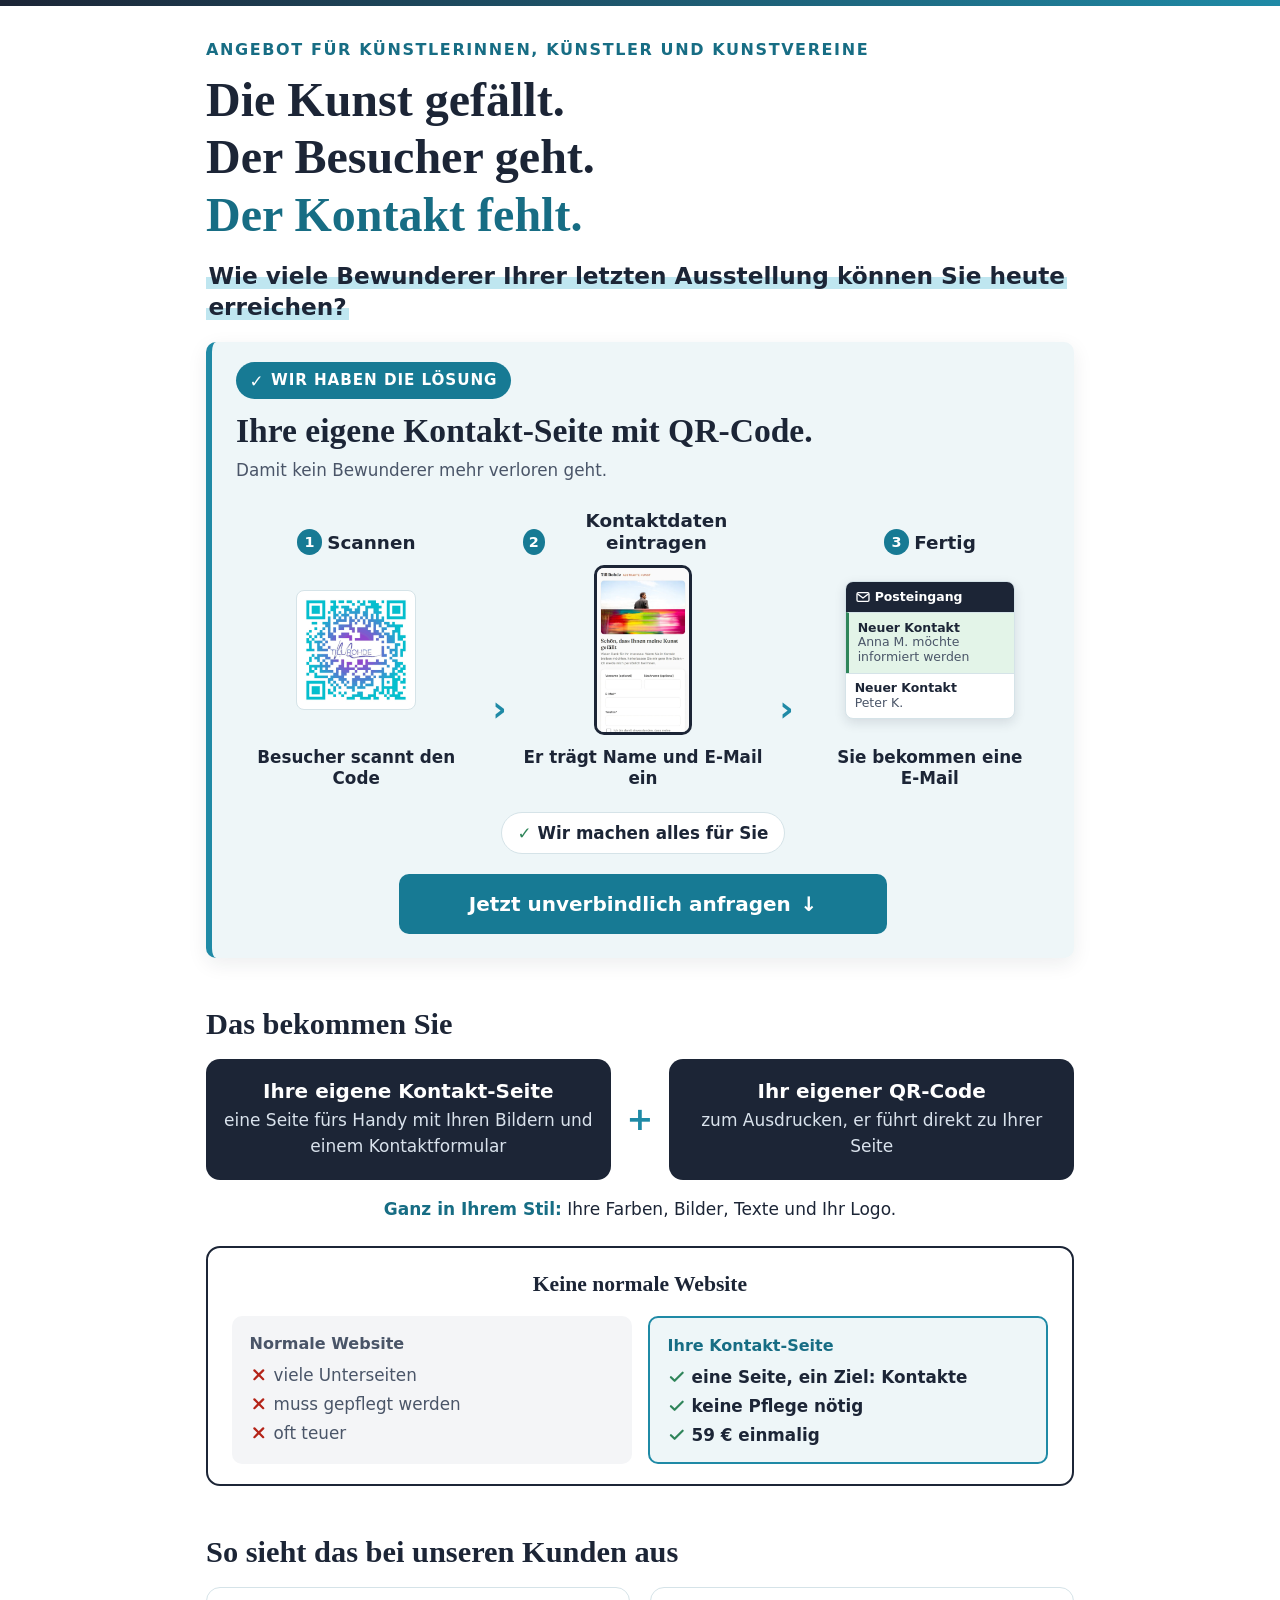
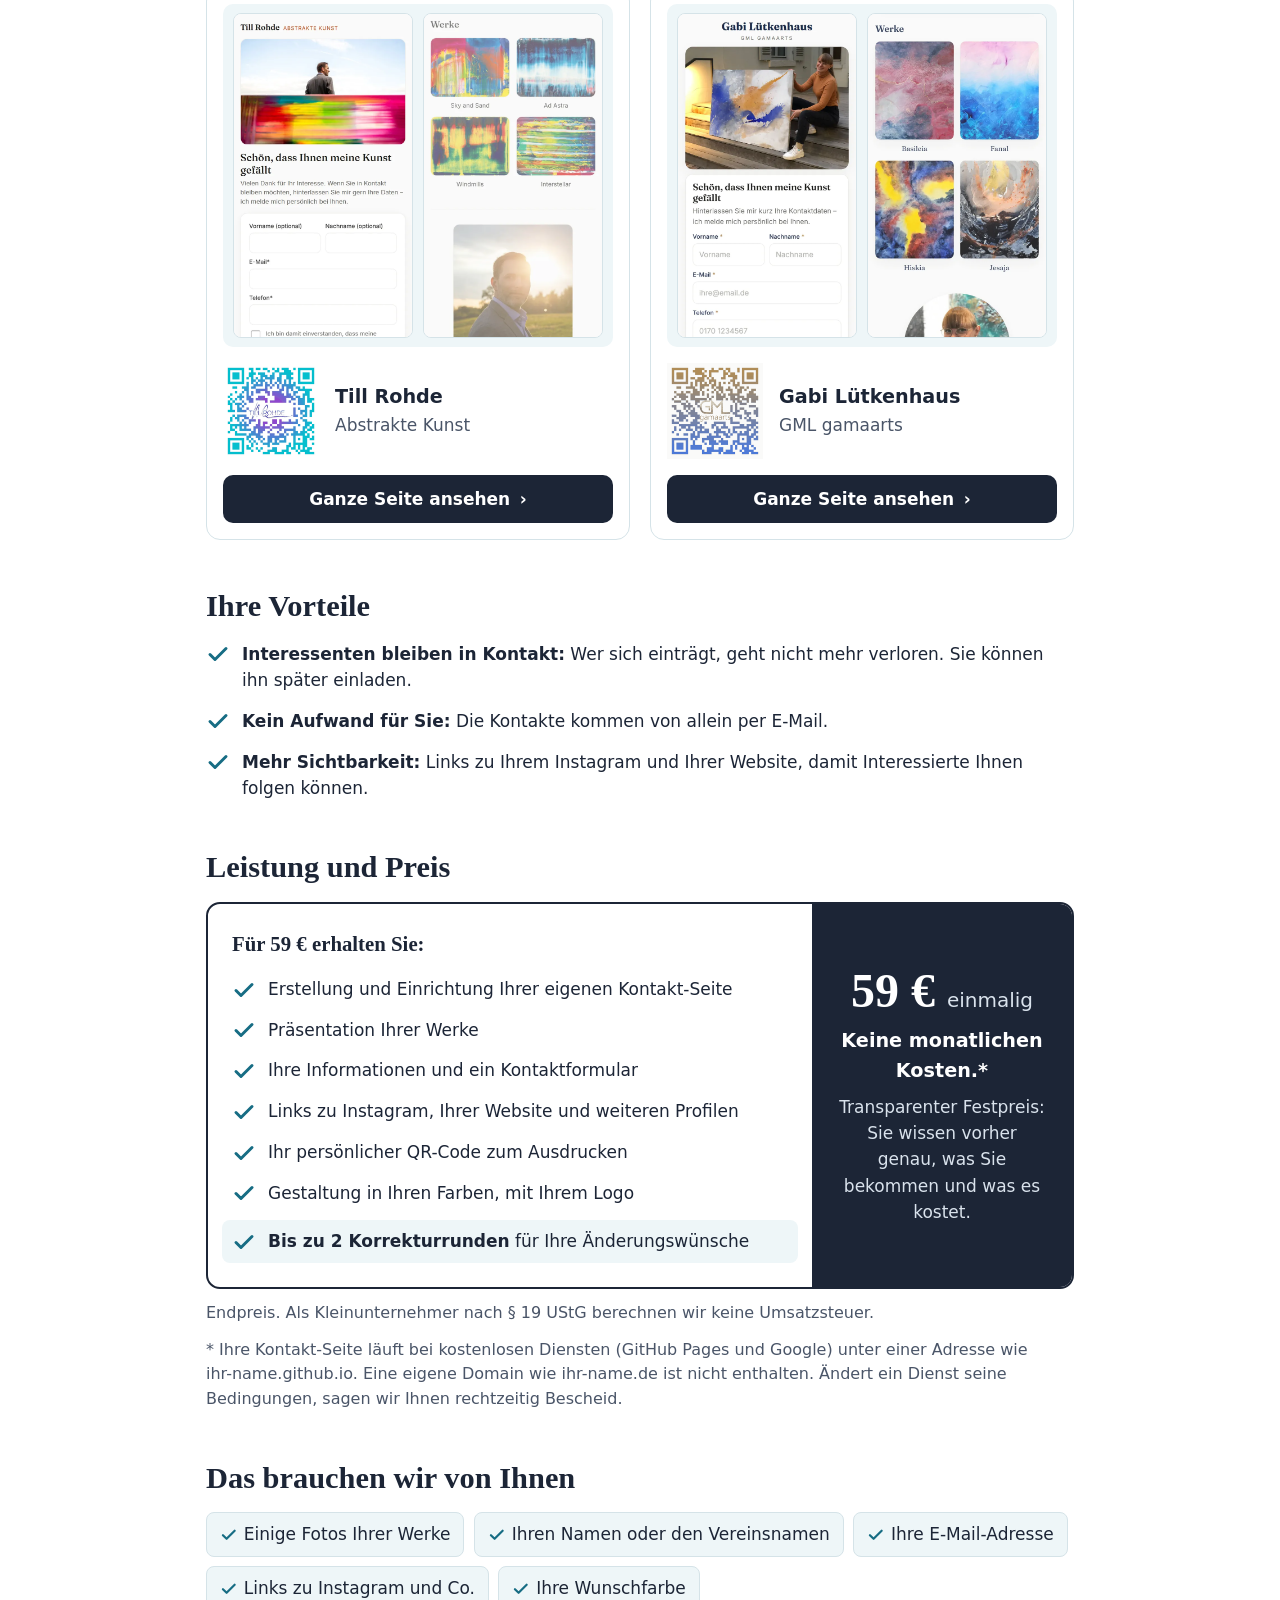
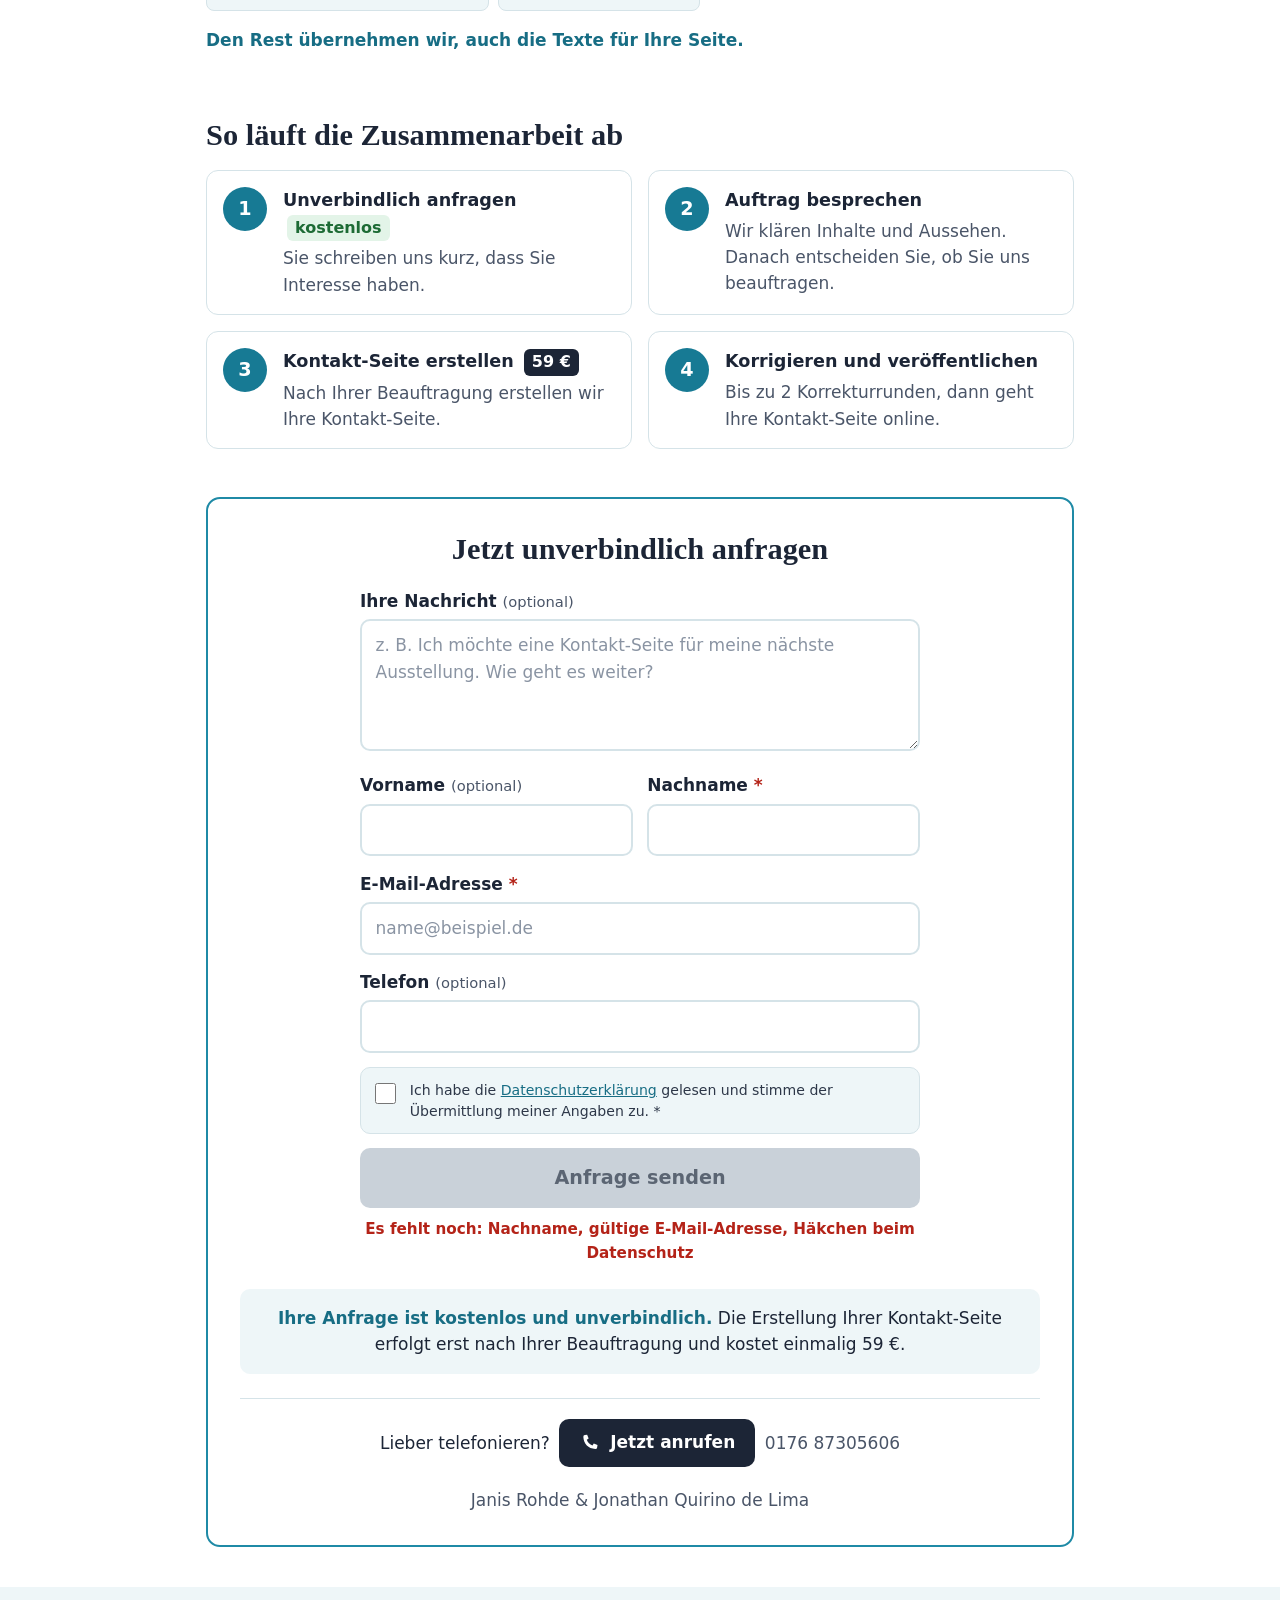
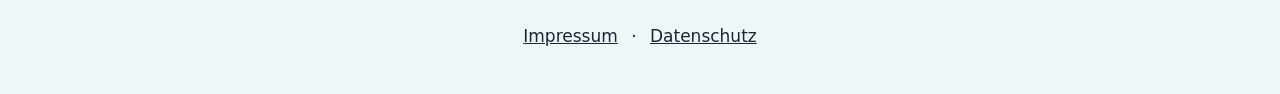
==== index.html @ fc59d59e "Add files via upload" ====
<!DOCTYPE html>
<html lang="de">
<head>
<meta charset="utf-8">
<meta name="viewport" content="width=device-width, initial-scale=1">
<meta http-equiv="Content-Security-Policy" content="default-src 'none'; img-src 'self'; style-src 'self'; script-src 'self'; connect-src https://script.google.com https://script.googleusercontent.com https://cloudflare-dns.com; form-action 'none'; base-uri 'none'; upgrade-insecure-requests">
<meta name="referrer" content="strict-origin-when-cross-origin">
<title>Die Kunst gefällt. Der Kontakt fehlt. | Kontakt-Seite mit QR-Code für Künstler</title>
<meta name="description" content="Besucher bewundern Ihre Kunst und gehen wieder. Mit Ihrer eigenen Kontakt-Seite und QR-Code hinterlassen sie ihre E-Mail. 59 € einmalig, kein Abo.">
<link rel="canonical" href="https://janisrohde.github.io/angebot/">

<!-- Vorschau beim Teilen (WhatsApp, E-Mail, Messenger) -->
<meta property="og:type" content="website">
<meta property="og:locale" content="de_DE">
<meta property="og:title" content="Die Kunst gefällt. Der Besucher geht. Der Kontakt fehlt.">
<meta property="og:description" content="Ihre eigene Kontakt-Seite mit QR-Code: Besucher scannen, Sie bekommen ihre E-Mail. 59 € einmalig, kein Abo.">
<meta property="og:url" content="https://janisrohde.github.io/angebot/">
<meta property="og:image" content="https://janisrohde.github.io/angebot/vorschau.jpg">
<meta property="og:image:width" content="1200">
<meta property="og:image:height" content="630">
<meta property="og:image:alt" content="Kontakt-Seite mit QR-Code für Künstler">
<meta name="twitter:card" content="summary_large_image">

<link rel="icon" href="favicon.svg" type="image/svg+xml">
<link rel="stylesheet" href="style.css">
<script src="anfrage.js" defer></script>
</head>
<body>
<a class="skip" href="#inhalt">Zum Inhalt springen</a>
<div class="topbar"></div>

<main id="inhalt" class="wrap">

  <!-- 1. Kopfbereich -->
  <header>
    <p class="kicker">Angebot für Künstlerinnen, Künstler und Kunstvereine</p>
    <h1><span class="nw line">Die Kunst gefällt.</span> <span class="nw line">Der Besucher geht.</span> <span class="nw">Der Kontakt fehlt.</span></h1>
    <p class="question"><span>Wie viele Bewunderer Ihrer letzten Ausstellung können Sie heute erreichen?</span></p>
    <div class="solution">
      <p class="solution-badge">Wir haben die Lösung</p>
      <p class="solution-title">Ihre eigene Kontakt-Seite mit <span class="nw">QR-Code</span>.</p>
      <p class="solution-sub">Damit kein Bewunderer mehr verloren geht.</p>
      <ol class="product" aria-label="So einfach funktioniert es">
        <li>
          <strong><span class="n">1</span> Scannen</strong>
          <div class="vis"><img class="qr" src="till-qr.png" width="360" height="360" alt="Beispiel für einen QR-Code"></div>
          <b class="cap">Besucher scannt den Code</b>
        </li>
        <li class="arrow" aria-hidden="true">›</li>
        <li>
          <strong><span class="n">2</span> Kontaktdaten eintragen</strong>
          <div class="vis"><img class="phone" src="till-oben.webp" width="640" height="1149" alt="Beispiel für eine Kontakt-Seite auf dem Handy"></div>
          <b class="cap">Er trägt Name und E&#8209;Mail ein</b>
        </li>
        <li class="arrow" aria-hidden="true">›</li>
        <li>
          <strong><span class="n">3</span> Fertig</strong>
          <div class="vis">
            <div class="inbox" aria-hidden="true">
              <div class="inbox-top"><svg viewBox="0 0 24 24"><rect x="3" y="5.5" width="18" height="13" rx="2" fill="none" stroke="currentColor" stroke-width="2"/><path d="M3.5 7l8.5 6.5L20.5 7" fill="none" stroke="currentColor" stroke-width="2" stroke-linejoin="round"/></svg>Posteingang</div>
              <div class="inbox-mail new"><b>Neuer Kontakt</b><i>Anna M. möchte informiert werden</i></div>
              <div class="inbox-mail"><b>Neuer Kontakt</b><i>Peter K.</i></div>
            </div>
          </div>
          <b class="cap">Sie bekommen eine E&#8209;Mail</b>
        </li>
      </ol>
      <ul class="easy">
        <li>Wir machen alles für Sie</li>
      </ul>
      <p class="solution-cta"><a class="btn btn-main" href="#anfrage">Jetzt unverbindlich anfragen <span aria-hidden="true">↓</span></a></p>
    </div>
  </header>

  <!-- 2. Das bekommen Sie -->
  <section aria-labelledby="h-bekommen">
    <h2 id="h-bekommen">Das bekommen Sie</h2>
    <div class="offer">
      <div class="offer-box">
        <h3>Ihre eigene Kontakt-Seite</h3>
        <p>eine Seite fürs Handy mit Ihren Bildern und einem Kontaktformular</p>
      </div>
      <div class="plus" aria-hidden="true">+</div>
      <div class="offer-box">
        <h3>Ihr eigener QR-Code</h3>
        <p>zum Ausdrucken, er führt direkt zu Ihrer Seite</p>
      </div>
    </div>
    <p class="style-note"><strong>Ganz in Ihrem Stil:</strong> Ihre Farben, Bilder, Texte und Ihr Logo.</p>
    <div class="compare">
      <p class="compare-title">Keine normale Website</p>
      <div class="compare-grid">
        <div class="compare-col no">
          <p class="compare-head">Normale Website</p>
          <ul>
            <li><svg viewBox="0 0 24 24" aria-hidden="true"><path d="M6 6l12 12M18 6L6 18" fill="none" stroke="currentColor" stroke-width="3" stroke-linecap="round"/></svg>viele Unterseiten</li>
            <li><svg viewBox="0 0 24 24" aria-hidden="true"><path d="M6 6l12 12M18 6L6 18" fill="none" stroke="currentColor" stroke-width="3" stroke-linecap="round"/></svg>muss gepflegt werden</li>
            <li><svg viewBox="0 0 24 24" aria-hidden="true"><path d="M6 6l12 12M18 6L6 18" fill="none" stroke="currentColor" stroke-width="3" stroke-linecap="round"/></svg>oft teuer</li>
          </ul>
        </div>
        <div class="compare-col yes">
          <p class="compare-head">Ihre Kontakt-Seite</p>
          <ul>
            <li><svg viewBox="0 0 24 24" aria-hidden="true"><path d="M4 12.5l5 5L20 6.5" fill="none" stroke="currentColor" stroke-width="3" stroke-linecap="round" stroke-linejoin="round"/></svg>eine Seite, ein Ziel: Kontakte</li>
            <li><svg viewBox="0 0 24 24" aria-hidden="true"><path d="M4 12.5l5 5L20 6.5" fill="none" stroke="currentColor" stroke-width="3" stroke-linecap="round" stroke-linejoin="round"/></svg>keine Pflege nötig</li>
            <li><svg viewBox="0 0 24 24" aria-hidden="true"><path d="M4 12.5l5 5L20 6.5" fill="none" stroke="currentColor" stroke-width="3" stroke-linecap="round" stroke-linejoin="round"/></svg>59&nbsp;€ einmalig</li>
          </ul>
        </div>
      </div>
    </div>
  </section>

  <!-- 4. Kunden -->
  <section aria-labelledby="h-kunden">
    <h2 id="h-kunden">So sieht das bei unseren Kunden aus</h2>
    <div class="cards">

      <article class="card">
        <figure class="shots">
          <img src="till-oben.webp" width="640" height="1149" loading="lazy" alt="Handyansicht der Seite von Till Rohde, oben: Titelbild und Kontaktformular">
          <img src="till-unten.webp" width="640" height="1149" loading="lazy" alt="Handyansicht der Seite von Till Rohde, weiter unten: vier abstrakte Gemälde">
        </figure>
        <div class="who">
          <img src="till-qr.png" width="360" height="360" loading="lazy" alt="QR-Code, führt zur Seite von Till Rohde">
          <div>
            <h3>Till Rohde</h3>
            <p>Abstrakte Kunst</p>
          </div>
        </div>
        <a class="btn btn-dark" href="https://tillrohde.github.io/kontakt/" target="_blank" rel="noopener noreferrer">Ganze Seite ansehen <span aria-hidden="true">›</span><span class="sr-only"> (öffnet in neuem Fenster)</span></a>
      </article>

      <article class="card">
        <figure class="shots">
          <img src="gabi-oben.webp" width="640" height="1149" loading="lazy" alt="Handyansicht der Seite von Gabi Lütkenhaus, oben: Foto mit Gemälde und Kontaktformular">
          <img src="gabi-unten.webp" width="640" height="1149" loading="lazy" alt="Handyansicht der Seite von Gabi Lütkenhaus, weiter unten: vier Gemälde">
        </figure>
        <div class="who">
          <img src="gabi-qr.png" width="360" height="360" loading="lazy" alt="QR-Code, führt zur Seite von Gabi Lütkenhaus">
          <div>
            <h3>Gabi Lütkenhaus</h3>
            <p>GML gamaarts</p>
          </div>
        </div>
        <a class="btn btn-dark" href="https://gabiluetkenhaus.github.io/kontakt/" target="_blank" rel="noopener noreferrer">Ganze Seite ansehen <span aria-hidden="true">›</span><span class="sr-only"> (öffnet in neuem Fenster)</span></a>
      </article>

    </div>
  </section>

  <!-- 5. Vorteile -->
  <section aria-labelledby="h-vorteile">
    <h2 id="h-vorteile">Ihre Vorteile</h2>
    <ul class="checks">
      <li><svg viewBox="0 0 24 24" aria-hidden="true"><path d="M4 12.5l5 5L20 6.5" fill="none" stroke="currentColor" stroke-width="3" stroke-linecap="round" stroke-linejoin="round"/></svg><span><strong>Interessenten bleiben in Kontakt:</strong> Wer sich einträgt, geht nicht mehr verloren. Sie können ihn später einladen.</span></li>
      <li><svg viewBox="0 0 24 24" aria-hidden="true"><path d="M4 12.5l5 5L20 6.5" fill="none" stroke="currentColor" stroke-width="3" stroke-linecap="round" stroke-linejoin="round"/></svg><span><strong>Kein Aufwand für Sie:</strong> Die Kontakte kommen von allein per E-Mail.</span></li>
      <li><svg viewBox="0 0 24 24" aria-hidden="true"><path d="M4 12.5l5 5L20 6.5" fill="none" stroke="currentColor" stroke-width="3" stroke-linecap="round" stroke-linejoin="round"/></svg><span><strong>Mehr Sichtbarkeit:</strong> Links zu Ihrem Instagram und Ihrer Website, damit Interessierte Ihnen folgen können.</span></li>
    </ul>
  </section>

  <!-- 4. + 5. Leistung und Preis -->
  <section aria-labelledby="h-leistung">
    <h2 id="h-leistung">Leistung und Preis</h2>
    <div class="offer-card">
      <div class="offer-list">
        <p class="list-title">Für 59 € erhalten Sie:</p>
        <ul class="checks">
          <li><svg viewBox="0 0 24 24" aria-hidden="true"><path d="M4 12.5l5 5L20 6.5" fill="none" stroke="currentColor" stroke-width="3" stroke-linecap="round" stroke-linejoin="round"/></svg><span>Erstellung und Einrichtung Ihrer eigenen Kontakt-Seite</span></li>
          <li><svg viewBox="0 0 24 24" aria-hidden="true"><path d="M4 12.5l5 5L20 6.5" fill="none" stroke="currentColor" stroke-width="3" stroke-linecap="round" stroke-linejoin="round"/></svg><span>Präsentation Ihrer Werke</span></li>
          <li><svg viewBox="0 0 24 24" aria-hidden="true"><path d="M4 12.5l5 5L20 6.5" fill="none" stroke="currentColor" stroke-width="3" stroke-linecap="round" stroke-linejoin="round"/></svg><span>Ihre Informationen und ein Kontaktformular</span></li>
          <li><svg viewBox="0 0 24 24" aria-hidden="true"><path d="M4 12.5l5 5L20 6.5" fill="none" stroke="currentColor" stroke-width="3" stroke-linecap="round" stroke-linejoin="round"/></svg><span>Links zu Instagram, Ihrer Website und weiteren Profilen</span></li>
          <li><svg viewBox="0 0 24 24" aria-hidden="true"><path d="M4 12.5l5 5L20 6.5" fill="none" stroke="currentColor" stroke-width="3" stroke-linecap="round" stroke-linejoin="round"/></svg><span>Ihr persönlicher QR-Code zum Ausdrucken</span></li>
          <li><svg viewBox="0 0 24 24" aria-hidden="true"><path d="M4 12.5l5 5L20 6.5" fill="none" stroke="currentColor" stroke-width="3" stroke-linecap="round" stroke-linejoin="round"/></svg><span>Gestaltung in Ihren Farben, mit Ihrem Logo</span></li>
          <li class="key"><svg viewBox="0 0 24 24" aria-hidden="true"><path d="M4 12.5l5 5L20 6.5" fill="none" stroke="currentColor" stroke-width="3" stroke-linecap="round" stroke-linejoin="round"/></svg><span><strong>Bis zu 2 Korrekturrunden</strong> für Ihre Änderungswünsche</span></li>
        </ul>
      </div>
      <div class="price-bar">
        <p class="euro">59&nbsp;€ <span>einmalig</span></p>
        <p class="no-fees">Keine monatlichen Kosten.*</p>
        <p>Transparenter Festpreis: Sie wissen vorher genau, was Sie bekommen und was es kostet.</p>
      </div>
    </div>
    <p class="fine">Endpreis. Als Kleinunternehmer nach § 19 UStG berechnen wir keine Umsatzsteuer.</p>
    <p class="fine">* Ihre Kontakt-Seite läuft bei kostenlosen Diensten (GitHub Pages und Google) unter einer Adresse wie <span class="nw">ihr-name.github.io</span>. Eine eigene Domain wie ihr-name.de ist nicht enthalten. Ändert ein Dienst seine Bedingungen, sagen wir Ihnen rechtzeitig Bescheid.</p>
  </section>

  <!-- Das brauchen wir -->
  <section aria-labelledby="h-brauche">
    <h2 id="h-brauche">Das brauchen wir von Ihnen</h2>
    <ul class="needs">
      <li><svg viewBox="0 0 24 24" aria-hidden="true"><path d="M4 12.5l5 5L20 6.5" fill="none" stroke="currentColor" stroke-width="3" stroke-linecap="round" stroke-linejoin="round"/></svg>Einige Fotos Ihrer Werke</li>
      <li><svg viewBox="0 0 24 24" aria-hidden="true"><path d="M4 12.5l5 5L20 6.5" fill="none" stroke="currentColor" stroke-width="3" stroke-linecap="round" stroke-linejoin="round"/></svg>Ihren Namen oder den Vereinsnamen</li>
      <li><svg viewBox="0 0 24 24" aria-hidden="true"><path d="M4 12.5l5 5L20 6.5" fill="none" stroke="currentColor" stroke-width="3" stroke-linecap="round" stroke-linejoin="round"/></svg>Ihre E-Mail-Adresse</li>
      <li><svg viewBox="0 0 24 24" aria-hidden="true"><path d="M4 12.5l5 5L20 6.5" fill="none" stroke="currentColor" stroke-width="3" stroke-linecap="round" stroke-linejoin="round"/></svg>Links zu Instagram und Co.</li>
      <li><svg viewBox="0 0 24 24" aria-hidden="true"><path d="M4 12.5l5 5L20 6.5" fill="none" stroke="currentColor" stroke-width="3" stroke-linecap="round" stroke-linejoin="round"/></svg>Ihre Wunschfarbe</li>
    </ul>
    <p class="highlight">Den Rest übernehmen wir, auch die Texte für Ihre Seite.</p>
  </section>

  <!-- 6. Ablauf -->
  <section aria-labelledby="h-ablauf">
    <h2 id="h-ablauf">So läuft die Zusammenarbeit ab</h2>
    <ol class="flow">
      <li>
        <span class="num" aria-hidden="true">1</span>
        <div>
          <p class="flow-title">Unverbindlich anfragen <span class="badge badge-free">kostenlos</span></p>
          <p>Sie schreiben uns kurz, dass Sie Interesse haben.</p>
        </div>
      </li>
      <li>
        <span class="num" aria-hidden="true">2</span>
        <div>
          <p class="flow-title">Auftrag besprechen</p>
          <p>Wir klären Inhalte und Aussehen. Danach entscheiden Sie, ob Sie uns beauftragen.</p>
        </div>
      </li>
      <li>
        <span class="num" aria-hidden="true">3</span>
        <div>
          <p class="flow-title">Kontakt-Seite erstellen <span class="badge badge-price">59&nbsp;€</span></p>
          <p>Nach Ihrer Beauftragung erstellen wir Ihre Kontakt-Seite.</p>
        </div>
      </li>
      <li>
        <span class="num" aria-hidden="true">4</span>
        <div>
          <p class="flow-title">Korrigieren und veröffentlichen</p>
          <p>Bis zu 2 Korrekturrunden, dann geht Ihre Kontakt-Seite online.</p>
        </div>
      </li>
    </ol>
  </section>

  <!-- 7. + 8. Anfrage -->
  <section id="anfrage" aria-labelledby="h-anfrage">
    <div class="cta">
      <h2 id="h-anfrage">Jetzt unverbindlich anfragen</h2>

      <form id="anfrage-form" class="lead-form" novalidate>
        <div class="hp" aria-hidden="true"><label>Website (bitte leer lassen) <input type="text" name="website" tabindex="-1" autocomplete="off"></label></div>

        <div class="field">
          <label for="f-msg">Ihre Nachricht <span class="opt">(optional)</span></label>
          <textarea id="f-msg" name="Nachricht" rows="4" maxlength="2000" placeholder="z. B. Ich möchte eine Kontakt-Seite für meine nächste Ausstellung. Wie geht es weiter?"></textarea>
        </div>
        <div class="row2">
          <div class="field">
            <label for="f-vorname">Vorname <span class="opt">(optional)</span></label>
            <input id="f-vorname" name="Vorname" type="text" autocomplete="given-name" maxlength="80">
          </div>
          <div class="field">
            <label for="f-nachname">Nachname <span class="req" aria-hidden="true">*</span></label>
            <input id="f-nachname" name="Nachname" type="text" autocomplete="family-name" maxlength="80" required aria-describedby="h-nachname">
            <p class="hint" id="h-nachname" aria-live="polite"></p>
          </div>
        </div>
        <div class="field">
          <label for="f-email">E-Mail-Adresse <span class="req" aria-hidden="true">*</span></label>
          <input id="f-email" name="email" type="email" inputmode="email" autocomplete="email" maxlength="120" required aria-describedby="h-email" placeholder="name@beispiel.de">
          <p class="hint" id="h-email" aria-live="polite"></p>
        </div>
        <div class="field">
          <label for="f-tel">Telefon <span class="opt">(optional)</span></label>
          <input id="f-tel" name="Telefon" type="tel" inputmode="tel" autocomplete="tel" maxlength="40" aria-describedby="h-tel">
          <p class="hint" id="h-tel" aria-live="polite"></p>
        </div>
        <div class="consent">
          <input id="f-consent" type="checkbox" required>
          <label for="f-consent">Ich habe die <a href="datenschutz.html#formular" target="_blank" rel="noopener noreferrer">Datenschutzerklärung</a> gelesen und stimme der Übermittlung meiner Angaben zu. <span class="req" aria-hidden="true">*</span></label>
        </div>
        <button id="f-send" class="btn btn-main send" type="submit" disabled>Anfrage senden</button>
        <p class="form-note" id="f-note">Bitte füllen Sie die Pflichtfelder aus.</p>
        <p class="form-error" id="f-error" role="alert" hidden></p>
      </form>

      <div id="anfrage-ok" class="success" hidden tabindex="-1">
        <svg class="tick" viewBox="0 0 52 52" aria-hidden="true"><circle cx="26" cy="26" r="24" fill="none"/><path d="M14 27l8 8 16-17" fill="none"/></svg>
        <p class="success-title">Anfrage erfolgreich gesendet!</p>
        <p>Ihre Anfrage wurde erfolgreich an <strong class="nw">&#106;&#97;&#110;&#105;&#115;&#46;&#114;&#111;&#104;&#100;&#101;&#64;&#121;&#97;&#104;&#111;&#111;&#46;&#99;&#111;&#109;</strong> gesendet.</p>
        <p class="muted-small">Wir melden uns persönlich bei Ihnen.</p>
      </div>

      <p class="transparency"><strong>Ihre Anfrage ist kostenlos und unverbindlich.</strong> Die Erstellung Ihrer Kontakt-Seite erfolgt erst nach Ihrer Beauftragung und kostet einmalig 59&nbsp;€.</p>

      <div class="call">
        <p>Lieber telefonieren?</p>
        <a class="btn btn-dark" href="tel:+4917687305606"><svg viewBox="0 0 24 24" aria-hidden="true"><path d="M6.6 3.5l2.6-.4 1.7 4.2-2.1 1.5a11 11 0 0 0 6.4 6.4l1.5-2.1 4.2 1.7-.4 2.6a2 2 0 0 1-2.1 1.7C10.4 18.6 5.4 13.6 4.9 5.6a2 2 0 0 1 1.7-2.1z" fill="currentColor"/></svg>Jetzt anrufen</a>
        <p class="number">0176&nbsp;87305606</p>
      </div>

      <p class="sign">Janis Rohde &amp; Jonathan Quirino de Lima</p>
    </div>
  </section>

</main>

<footer>
  <nav aria-label="Rechtliches">
    <a href="impressum.html">Impressum</a> · <a href="datenschutz.html">Datenschutz</a>
  </nav>
</footer>
</body>
</html>
---- style.css ----
/* Angebot: Webseite + QR-Code für Künstler
   Nur Systemschriften, keine externen Dateien. Mobile first. */

:root {
  --navy: #1c2536;
  --petrol: #1f8aa6;        /* Deko: Linien, Plus, Rahmen */
  --petrol-dark: #177a94;   /* Flächen mit weißer Schrift (Kontrast AA) */
  --petrol-text: #176d84;   /* petrolfarbener Text auf Weiß/Hellblau (Kontrast AA) */
  --light: #eef6f8;
  --white: #ffffff;
  --text: #1c2536;
  --muted: #4a5568;
  --border: #d5e3e8;

  --serif: Georgia, "Times New Roman", "DejaVu Serif", serif;
  --sans: system-ui, -apple-system, "Segoe UI", Roboto, "Helvetica Neue", Arial, sans-serif;

  --radius: 14px;
  --gap: 1rem;
}

*,
*::before,
*::after { box-sizing: border-box; }

html {
  -webkit-text-size-adjust: 100%;
  text-size-adjust: 100%;
}

body {
  margin: 0;
  background: var(--white);
  color: var(--text);
  font-family: var(--sans);
  font-size: 1.0625rem;   /* 17 px */
  line-height: 1.55;
}

img {
  display: block;
  max-width: 100%;
  height: auto;
}

a { color: var(--petrol-text); }

a:focus-visible,
.btn:focus-visible {
  outline: 3px solid var(--navy);
  outline-offset: 3px;
}

.sr-only {
  position: absolute;
  width: 1px;
  height: 1px;
  overflow: hidden;
  clip-path: inset(50%);
  white-space: nowrap;
}

.skip {
  position: absolute;
  left: -9999px;
}
.skip:focus {
  left: 1rem;
  top: 1rem;
  z-index: 10;
  background: var(--white);
  padding: .5rem 1rem;
}

.wrap {
  width: 100%;
  max-width: 900px;
  margin: 0 auto;
  padding: 0 1rem;
}

.topbar {
  height: 6px;
  background: linear-gradient(90deg, var(--navy), var(--petrol));
}

section { padding: 2rem 0 0; }

h1, h2, h3 {
  font-family: var(--serif);
  color: var(--navy);
  line-height: 1.2;
  margin: 0 0 1rem;
}
h1 { font-size: clamp(1.9rem, 6.5vw, 2.75rem); }
h1 > span { color: var(--petrol-text); display: block; }
.nw { white-space: nowrap; }
h2 { font-size: clamp(1.45rem, 4.5vw, 1.9rem); }
h3 { font-size: 1.2rem; margin-bottom: .25rem; }

p { margin: 0 0 1rem; }

.kicker {
  font-family: var(--sans);
  font-size: 1rem;
  font-weight: 700;
  letter-spacing: .1em;
  text-transform: uppercase;
  color: var(--petrol-text);
  margin: 2rem 0 .5rem;
}

/* ---------- Das bekommen Sie ---------- */
.offer {
  display: grid;
  gap: .5rem;
  align-items: center;
  text-align: center;
}
.offer-box {
  background: var(--navy);
  color: var(--white);
  border-radius: var(--radius);
  padding: 1.25rem 1rem;
}
.offer-box h3 {
  color: var(--white);
  font-family: var(--sans);
  font-size: 1.25rem;
}
.offer-box p { margin: 0; color: #d9e2ec; }
.plus {
  font-size: 2rem;
  font-weight: 700;
  color: var(--petrol);
  line-height: 1;
}
.style-note {
  text-align: center;
  margin: 1rem 0 0;
}
.style-note strong { color: var(--petrol-text); }

/* ---------- Schritte ---------- */
.steps {
  list-style: none;
  margin: 0;
  padding: 0;
  display: grid;
  gap: 1.25rem;
}
.steps li {
  display: grid;
  grid-template-columns: 2.75rem 1fr;
  gap: .25rem 1rem;
  align-items: start;
}
.num {
  grid-row: span 2;
  width: 2.75rem;
  height: 2.75rem;
  border-radius: 50%;
  background: var(--petrol-dark);
  color: var(--white);
  font-weight: 700;
  font-size: 1.2rem;
  display: flex;
  align-items: center;
  justify-content: center;
}
.steps strong { display: block; font-size: 1.1rem; }
.steps span.sub { color: var(--muted); }

/* ---------- Kunden ---------- */
.cards {
  display: grid;
  gap: 1.25rem;
}
.card {
  border: 1px solid var(--border);
  border-radius: var(--radius);
  padding: 1rem;
  background: var(--white);
  display: flex;
  flex-direction: column;
  gap: 1rem;
}
.shots {
  display: grid;
  grid-template-columns: 1fr 1fr;
  gap: .6rem;
  background: var(--light);
  border-radius: 10px;
  padding: .6rem;
  margin: 0;
}
.shots img {
  border-radius: 8px;
  border: 1px solid var(--border);
  background: var(--white);
  aspect-ratio: 640 / 1149;
  width: 100%;
  object-fit: cover;
  object-position: top;
}
.who {
  display: flex;
  align-items: center;
  gap: 1rem;
}
.who img {
  width: 96px;
  height: 96px;
  flex: none;
}
.who h3 { font-family: var(--sans); }
.who p { margin: 0; color: var(--muted); }

/* ---------- Buttons ---------- */
.btn {
  display: inline-flex;
  align-items: center;
  justify-content: center;
  gap: .6rem;
  min-height: 48px;
  padding: .75rem 1.25rem;
  border-radius: 10px;
  font-family: var(--sans);
  font-weight: 700;
  font-size: 1.0625rem;
  text-decoration: none;
  text-align: center;
  line-height: 1.25;
  transition: background-color .15s ease, transform .15s ease;
}
.btn:active { transform: scale(.98); }
.btn svg { width: 1.25em; height: 1.25em; flex: none; }

.btn-dark { background: var(--navy); color: var(--white); }
.btn-dark:hover { background: #2b3850; }

.btn-main {
  background: var(--petrol-dark);
  color: var(--white);
  font-size: 1.25rem;
  min-height: 60px;
  width: 100%;
}
.btn-main:hover { background: #136579; }

.card .btn { width: 100%; margin-top: auto; }

/* ---------- Vorteile ---------- */
.checks {
  list-style: none;
  margin: 0;
  padding: 0;
  display: grid;
  gap: .9rem;
}
.checks li {
  display: grid;
  grid-template-columns: 1.5rem 1fr;
  gap: .75rem;
  align-items: start;
}
.checks svg {
  width: 1.5rem;
  height: 1.5rem;
  margin-top: .1rem;
  color: var(--petrol-text);
}

/* ---------- Preis ---------- */
.price {
  display: grid;
  border: 2px solid var(--navy);
  border-radius: var(--radius);
  overflow: hidden;
}
.price-amount {
  background: var(--navy);
  color: var(--white);
  text-align: center;
  padding: 1.25rem 1rem;
}
.price-amount .euro {
  display: block;
  font-family: var(--serif);
  font-size: 3.25rem;
  font-weight: 700;
  line-height: 1.1;
}
.price-body { padding: 1.25rem 1rem; }
.tags {
  display: flex;
  flex-wrap: wrap;
  gap: .5rem;
  margin-bottom: .75rem;
}
.tag {
  background: var(--petrol-dark);
  color: var(--white);
  font-weight: 700;
  font-size: 1rem;
  padding: .3rem .7rem;
  border-radius: 6px;
}
.fine {
  font-size: 1rem;
  color: var(--muted);
  margin: .75rem 0 0;
}

/* ---------- Das brauche ich ---------- */
.needs {
  list-style: none;
  margin: 0 0 1rem;
  padding: 0;
  display: flex;
  flex-wrap: wrap;
  gap: .6rem;
}
.needs li {
  display: inline-flex;
  align-items: center;
  gap: .4rem;
  background: var(--light);
  border: 1px solid var(--border);
  border-radius: 8px;
  padding: .5rem .8rem;
}
.needs svg { width: 1.1rem; height: 1.1rem; color: var(--petrol-text); }
.highlight { font-weight: 700; color: var(--petrol-text); }

/* ---------- Abschluss ---------- */
.cta {
  border: 2px solid var(--petrol);
  border-radius: var(--radius);
  padding: 1.5rem 1rem;
  text-align: center;
}
.cta .steps { text-align: left; margin-bottom: 1.5rem; }
.cta .free {
  font-weight: 700;
  color: var(--petrol-text);
  margin: .75rem 0 1.5rem;
}
.call {
  border-top: 1px solid var(--border);
  padding-top: 1.25rem;
  display: flex;
  flex-direction: column;
  align-items: center;
  gap: .6rem;
}
.call p { margin: 0; }
.call .number { color: var(--muted); }
.sign { margin: 1.25rem 0 0; color: var(--muted); }

/* ---------- Footer ---------- */
footer {
  margin-top: 2.5rem;
  padding: 1.5rem 0 2rem;
  background: var(--light);
  text-align: center;
}
footer nav a {
  display: inline-block;
  padding: .75rem .5rem;   /* große Tippfläche */
  color: var(--navy);
}

/* ---------- Unterseiten (Impressum, Datenschutz) ---------- */
.legal { max-width: 720px; }
.legal h1 { font-size: clamp(1.75rem, 5vw, 2.25rem); margin-top: 2rem; }
.legal h2 { font-size: 1.3rem; margin-top: 2rem; }
.legal address { font-style: normal; margin-bottom: 1rem; }
.legal ul { padding-left: 1.25rem; }
.legal li { margin-bottom: .4rem; }
.back { display: inline-block; padding: .75rem 0; }
.todo {
  background: #fff4cc;
  border: 2px dashed #b7791f;
  padding: .1rem .35rem;
}

/* ---------- ab Tablet / PC ---------- */
@media (min-width: 640px) {
  section { padding-top: 3rem; }
  .offer {
    grid-template-columns: 1fr auto 1fr;
    gap: 1rem;
  }
  .offer-box { height: 100%; display: flex; flex-direction: column; justify-content: center; }
  .steps {
    grid-template-columns: repeat(3, 1fr);
    gap: 1.5rem;
  }
  .steps li {
    grid-template-columns: 1fr;
    justify-items: center;
    text-align: center;
  }
  .num { grid-row: auto; }
  .cta .steps { text-align: center; }
  .cards { grid-template-columns: 1fr 1fr; }
  .price { grid-template-columns: 200px 1fr; }
  .price-amount { display: flex; flex-direction: column; justify-content: center; }
  .price-body { padding: 1.5rem; }
  .cta { padding: 2rem; }
  .btn-main { width: auto; min-width: 70%; }
  .call { flex-direction: row; justify-content: center; flex-wrap: wrap; }
}

@media (prefers-reduced-motion: reduce) {
  .btn { transition: none; }
  .btn:active { transform: none; }
}

/* =========================================================
   Version 2: Nutzen zuerst, Preis danach, klarer Ablauf
   ========================================================= */

.hero { padding-bottom: .5rem; }
.hero h1 { font-size: clamp(2.1rem, 8vw, 3.25rem); margin-bottom: 1rem; }
.hero h1 .nw { display: inline; color: inherit; }
.lead {
  font-size: 1.1875rem;   /* 19 px */
  color: #2d3748;
  max-width: 40rem;
  margin-bottom: 1.5rem;
}
.btn-ghost {
  border: 2px solid var(--navy);
  color: var(--navy);
  background: var(--white);
}
.btn-ghost:hover { background: var(--light); }

.section-lead { color: var(--muted); margin-top: -.5rem; }

/* Nutzen */
.benefits li { align-items: center; }
.qr-note {
  margin-top: 1.5rem;
  display: grid;
  grid-template-columns: 2.5rem 1fr;
  gap: 1rem;
  align-items: center;
  background: var(--light);
  border-left: 5px solid var(--petrol);
  border-radius: 10px;
  padding: 1rem 1.1rem;
}
.qr-note svg { width: 2.5rem; height: 2.5rem; color: var(--navy); }
.qr-note p { margin: 0; }

/* Beispiele */
.card-info {
  display: flex;
  flex-direction: column;
  gap: 1rem;
}

/* Leistung und Preis */
.offer-card {
  border: 2px solid var(--navy);
  border-radius: var(--radius);
  overflow: hidden;
}
.offer-list { padding: 1.25rem 1rem; }
.list-title {
  font-family: var(--serif);
  font-size: 1.3rem;
  font-weight: 700;
  color: var(--navy);
}
.checks li.key {
  background: var(--light);
  border-radius: 8px;
  padding: .5rem .6rem;
  margin: 0 -.6rem;
}
.price-bar {
  background: var(--navy);
  color: var(--white);
  padding: 1.25rem 1rem;
  text-align: center;
}
.price-bar p { margin: 0 0 .5rem; color: #d9e2ec; }
.price-bar p:last-child { margin-bottom: 0; }
.price-bar .euro {
  font-family: var(--serif);
  font-size: 3rem;
  font-weight: 700;
  color: var(--white);
  line-height: 1.1;
  display: block;
}
.price-bar .euro span {
  font-family: var(--sans);
  font-size: 1.25rem;
  font-weight: 400;
  color: #d9e2ec;
}
.price-bar .no-fees {
  font-size: 1.2rem;
  font-weight: 700;
  color: var(--white);
}

/* Ablauf */
.flow {
  list-style: none;
  margin: 0;
  padding: 0;
  display: grid;
  gap: 1rem;
}
.flow li {
  display: grid;
  grid-template-columns: 2.75rem 1fr;
  gap: 1rem;
  align-items: start;
  border: 1px solid var(--border);
  border-radius: 12px;
  padding: 1rem;
}
.flow .num { grid-row: auto; }
.flow p { margin: 0; color: var(--muted); }
.flow .flow-title {
  color: var(--navy);
  font-weight: 700;
  font-size: 1.1rem;
  margin-bottom: .25rem;
}
.badge {
  display: inline-block;
  font-size: 1rem;
  font-weight: 700;
  padding: .05rem .5rem;
  border-radius: 6px;
  margin-left: .25rem;
  white-space: nowrap;
}
.badge-free { background: #e3f4e8; color: #1d6b35; }
.badge-price { background: var(--navy); color: var(--white); }

/* Anfrage */
.cta h2 { margin-bottom: 1.25rem; }
.transparency {
  background: var(--light);
  border-radius: 10px;
  padding: 1rem;
  margin: 1rem 0 1.5rem;
  font-size: 1.0625rem;
}
.transparency strong { color: var(--petrol-text); }

@media (min-width: 640px) {
  .benefits { grid-template-columns: 1fr 1fr; column-gap: 2rem; }
  .flow { grid-template-columns: 1fr 1fr; }
  .offer-card { display: grid; grid-template-columns: 1fr 260px; }
  .offer-list { padding: 1.5rem; }
  .price-bar { display: flex; flex-direction: column; justify-content: center; padding: 1.5rem; }
}

/* Anfrage-Button auf schmalen Handys: ohne Brief-Symbol, damit der Text Platz hat */
@media (max-width: 479px) {
  .btn-main svg { display: none; }
  .btn-main { font-size: 1.15rem; padding: .75rem 1rem; }
}

/* =========================================================
   Version 4: Problem-Spruch oben
   ========================================================= */
h1 > span.line { color: var(--navy); }
header .qr-note { margin-top: 0; }
header .lead { margin-bottom: 1.25rem; }
header h1 { font-size: clamp(1.75rem, 8.4vw, 3rem); }

/* Version 5 (Vorschau): Frage leiser, Produkt als Bild */
header .question { font-size: 1rem; color: var(--muted); font-style: italic; margin: -.25rem 0 1.25rem; }
.solution { background: var(--light); border-left: 5px solid var(--petrol); border-radius: 10px; padding: 1rem .75rem 1.1rem; }
.solution-title { font-size: 1.15rem; margin-bottom: .9rem; }
.product { list-style: none; margin: 0; padding: 0; display: grid; grid-template-columns: 1fr auto 1fr auto 1fr; gap: .25rem; align-items: start; text-align: center; }
.product li { display: flex; flex-direction: column; align-items: center; gap: .3rem; min-width: 0; }
.product .vis { height: 120px; display: flex; align-items: center; justify-content: center; }
.product img.qr { height: 76px; width: 76px; background: var(--white); border-radius: 8px; padding: 4px; border: 1px solid var(--border); }
.product img.phone { height: 120px; width: auto; border: 3px solid var(--navy); border-radius: 10px; background: var(--white); }
.product .mail { width: 56px; height: 56px; flex: none; border-radius: 50%; background: var(--petrol-dark); color: var(--white); display: flex; align-items: center; justify-content: center; }
.product .mail svg { width: 30px; height: 30px; }
.product strong { font-size: .9rem; line-height: 1.2; color: var(--navy); }
.product span { font-size: .78rem; line-height: 1.25; color: var(--muted); }
.product .arrow { height: 120px; display: flex; align-items: center; font-size: 1.6rem; font-weight: 700; color: var(--petrol); }
@media (max-width: 360px) {
  .product strong.nw { white-space: normal; }
  .product img.qr { height: 60px; width: 60px; }
  .product .mail { width: 46px; height: 46px; }
  .product .arrow { font-size: 1.2rem; }
}
@media (min-width: 640px) {
  .solution { padding: 1.25rem 1.5rem 1.5rem; }
  .product { gap: 1rem; }
  .product .vis, .product .arrow { height: 170px; }
  .product img.phone { height: 170px; }
  .product img.qr { height: 120px; width: 120px; }
  .product .mail { width: 84px; height: 84px; }
  .product .mail svg { width: 44px; height: 44px; }
  .product strong { font-size: 1.05rem; }
  .product span { font-size: .95rem; }
  .product .arrow { font-size: 2.2rem; }
}
.product li.arrow { justify-content: center; }

/* Version 5b */
header .question { font-style: normal; color: var(--navy); font-weight: 700; font-size: clamp(1.15rem, 4.6vw, 1.45rem); line-height: 1.35; margin: .25rem 0 1.25rem; }
header .question span { background: linear-gradient(transparent 55%, #bfe6f0 55%); box-decoration-break: clone; -webkit-box-decoration-break: clone; padding: 0 .15rem; }
.product strong { display: inline-flex; align-items: center; gap: .3rem; font-size: 1rem; }
.product strong .n { display: inline-flex; width: 1.35rem; height: 1.35rem; border-radius: 50%; background: var(--petrol-dark); color: #fff; font-size: .8rem; align-items: center; justify-content: center; }
.inbox { width: 100%; max-width: 104px; background: #fff; border: 1px solid var(--border); border-radius: 8px; box-shadow: 0 4px 12px rgba(28,37,54,.12); overflow: hidden; text-align: left; font-size: .56rem; line-height: 1.2; }
.inbox-top { display: flex; align-items: center; gap: .25rem; background: var(--navy); color: #fff; font-weight: 700; padding: .3rem .35rem; }
.inbox-top svg { width: .8rem; height: .8rem; }
.inbox-mail { padding: .3rem .35rem; border-top: 1px solid var(--border); color: var(--muted); }
.inbox-mail b { display: block; color: var(--navy); }
.inbox-mail i { font-style: normal; display: block; }
.inbox-mail.new { background: #e3f4e8; border-left: 3px solid #2f855a; }
.easy { list-style: none; margin: 1.1rem 0 0; padding: 0; display: flex; flex-wrap: wrap; justify-content: center; gap: .5rem; }
.easy li { background: var(--white); border: 1px solid var(--border); border-radius: 999px; padding: .35rem .8rem; font-weight: 700; font-size: .95rem; color: var(--navy); }
.easy li::before { content: "✓ "; color: #2f855a; }
@media (min-width: 640px) {
  .inbox { max-width: 170px; font-size: .78rem; }
  .inbox-top svg { width: 1rem; height: 1rem; }
  .inbox-mail, .inbox-top { padding: .45rem .55rem; }
  .product strong { font-size: 1.15rem; }
  .product strong .n { width: 1.6rem; height: 1.6rem; font-size: .9rem; }
  .easy li { font-size: 1.05rem; padding: .45rem 1rem; }
}
@media (max-width: 360px) { .inbox { font-size: .5rem; } .product strong { font-size: .85rem; } }
@media (max-width: 639px) { .product strong { flex-direction: column; gap: .2rem; } .easy li { font-size: .9rem; } }

/* Version 5c: Lösung deutlich */
.solution { border-left-width: 6px; box-shadow: 0 6px 20px rgba(28,37,54,.08); }
.solution-badge { display: inline-flex; align-items: center; gap: .4rem; background: var(--petrol-dark); color: #fff; font-weight: 800; font-size: .95rem; letter-spacing: .06em; text-transform: uppercase; padding: .35rem .85rem; border-radius: 999px; margin: 0 0 .7rem; }
.solution-badge::before { content: "✓"; font-size: 1.05rem; }
.solution-title { font-family: var(--serif); font-weight: 700; color: var(--navy); font-size: clamp(1.45rem, 6vw, 2.1rem); line-height: 1.2; margin: 0 0 .35rem; }
.solution-sub { color: var(--muted); font-size: 1.05rem; margin: 0 0 1.1rem; }

/* =========================================================
   Version 5d: "Keine normale Website" + Anfrage-Formular
   ========================================================= */
.solution-cta { text-align: center; margin: 1.25rem 0 0; }
.solution-cta .btn-main { width: 100%; }
@media (min-width: 640px) { .solution-cta .btn-main { width: auto; min-width: 60%; } }

.compare { margin-top: 1.5rem; border: 2px solid var(--navy); border-radius: var(--radius); padding: 1rem; }
.compare-title { font-family: var(--serif); font-weight: 700; font-size: 1.35rem; color: var(--navy); text-align: center; margin: 0 0 .9rem; }
.compare-grid { display: grid; grid-template-columns: 1fr 1fr; gap: .6rem; }
.compare-col { border-radius: 10px; padding: .8rem .7rem; }
.compare-col.no { background: #f4f5f7; color: var(--muted); }
.compare-col.yes { background: var(--light); border: 2px solid var(--petrol); }
.compare-head { font-weight: 800; margin: 0 0 .5rem; font-size: 1rem; }
.compare-col.yes .compare-head { color: var(--petrol-text); }
.compare ul { list-style: none; margin: 0; padding: 0; display: grid; gap: .45rem; }
.compare li { display: grid; grid-template-columns: 1.1rem 1fr; gap: .4rem; align-items: start; font-size: .95rem; line-height: 1.3; }
.compare li svg { width: 1.1rem; height: 1.1rem; margin-top: .1rem; }
.compare .no svg { color: #b42318; }
.compare .yes svg { color: #2f855a; }
.compare .yes li { color: var(--navy); font-weight: 600; }
@media (min-width: 640px) { .compare { padding: 1.25rem 1.5rem; } .compare-grid { gap: 1rem; } .compare li { font-size: 1.05rem; } .compare-col { padding: 1rem 1.1rem; } }

/* Formular */
.lead-form { text-align: left; max-width: 560px; margin: 0 auto 1.5rem; display: grid; gap: .9rem; }
.row2 { display: grid; gap: .9rem; }
@media (min-width: 520px) { .row2 { grid-template-columns: 1fr 1fr; } }
.field label { display: block; font-weight: 700; margin-bottom: .3rem; color: var(--navy); }
.field .opt { font-weight: 400; color: var(--muted); font-size: .92rem; }
.field .req { color: #b42318; }
.field input { width: 100%; min-height: 52px; font: inherit; font-size: 1.0625rem; color: var(--text); background: #fff; border: 2px solid var(--border); border-radius: 10px; padding: .7rem .85rem; transition: border-color .15s, box-shadow .15s; }
.field input:focus { outline: none; border-color: var(--petrol); box-shadow: 0 0 0 4px rgba(31,138,166,.18); }
.field input.is-bad { border-color: #d92d20; }
.field input.is-good { border-color: #2f855a; background: #f6fcf8; }
.hint { min-height: 0; margin: .3rem 0 0; font-size: .92rem; }
.hint:empty { display: none; }
.hint.bad { color: #b42318; }
.hint.good { color: #2f855a; font-weight: 700; }
.hint.good::before { content: "✓ "; }
.hint.wait { color: var(--muted); }
.typo { font: inherit; font-weight: 700; color: var(--petrol-text); background: none; border: 0; padding: 0; text-decoration: underline; cursor: pointer; }
.hp { position: absolute; left: -9999px; width: 1px; height: 1px; overflow: hidden; }
.btn.send { width: 100%; min-height: 60px; font-size: 1.2rem; border: 0; cursor: pointer; }
.btn.send:disabled { background: #c9d1d9; color: #5b6573; cursor: not-allowed; box-shadow: none; transform: none; }
.btn.send.is-sending { opacity: .8; cursor: wait; }
.form-note { text-align: center; color: var(--muted); font-size: .95rem; margin: -.3rem 0 0; }
.form-note.ready { color: #2f855a; font-weight: 700; }
.privacy-note { font-size: .88rem; color: var(--muted); margin: 0; text-align: center; }
.form-error { background: #fef3f2; border: 1px solid #fda29b; color: #b42318; border-radius: 10px; padding: .75rem 1rem; margin: 0; text-align: center; }

/* Erfolg */
.success { max-width: 560px; margin: 0 auto 1.5rem; padding: 1.5rem 1rem; border-radius: var(--radius); background: #f0faf4; border: 2px solid #2f855a; text-align: center; outline: none; }
.success .tick { width: 88px; height: 88px; margin: 0 auto .75rem; display: block; }
.success .tick circle { stroke: #2f855a; stroke-width: 3; stroke-dasharray: 151; stroke-dashoffset: 151; }
.success .tick path { stroke: #2f855a; stroke-width: 4; stroke-linecap: round; stroke-linejoin: round; stroke-dasharray: 40; stroke-dashoffset: 40; }
.success.play .tick circle { animation: draw .6s ease-out forwards; }
.success.play .tick path { animation: draw .35s .5s ease-out forwards; }
.success.play { animation: pop .45s ease-out; }
.success-title { font-family: var(--serif); font-size: 1.5rem; font-weight: 700; color: #1d6b35; margin: 0 0 .5rem; }
.muted-small { color: var(--muted); margin: 0; }
@keyframes draw { to { stroke-dashoffset: 0; } }
@keyframes pop { 0% { transform: scale(.94); opacity: 0; } 100% { transform: scale(1); opacity: 1; } }
@media (prefers-reduced-motion: reduce) {
  .success.play, .success.play .tick circle, .success.play .tick path { animation: none; stroke-dashoffset: 0; }
}
.consent { display: grid; grid-template-columns: 1.6rem 1fr; gap: .6rem; align-items: start; background: var(--light); border: 1px solid var(--border); border-radius: 10px; padding: .75rem .85rem; }
.consent input { width: 1.35rem; height: 1.35rem; margin: .15rem 0 0; accent-color: var(--petrol-dark); cursor: pointer; }
.consent label { font-size: .88rem; line-height: 1.45; color: #2d3748; cursor: pointer; }
.field textarea { width: 100%; min-height: 110px; font: inherit; font-size: 1.0625rem; color: var(--text); background: #fff; border: 2px solid var(--border); border-radius: 10px; padding: .7rem .85rem; resize: vertical; transition: border-color .15s, box-shadow .15s; }
.field textarea:focus { outline: none; border-color: var(--petrol); box-shadow: 0 0 0 4px rgba(31,138,166,.18); }
.field textarea::placeholder, .field input::placeholder { color: #8a94a3; }
.form-note:not(.ready) { color: #b42318; font-weight: 600; }
.field input.is-bad { background: #fff6f5; }

/* Version 5e: Beschriftung über den Bildern, Schritte darunter */
.product { align-items: end; }
.product li strong { margin-bottom: .35rem; }
.demo-steps { margin-top: 1.25rem; padding-top: 1.1rem; border-top: 1px solid var(--border); }

/* Version 5f: fette Beschreibung direkt unter jedem Bild */
.product .cap { display: block; margin-top: .45rem; font-size: .88rem; line-height: 1.25; color: var(--navy); font-weight: 700; }
@media (min-width: 640px) { .product .cap { font-size: 1.05rem; } }
.product { align-items: start; }
.product li.arrow { align-self: start; margin-top: 2.2rem; }
.product li strong { min-height: 3.1rem; justify-content: flex-end; }
.product li.arrow { margin-top: calc(3.1rem + .35rem + 60px - 1rem); }
@media (min-width: 640px) {
  .product li strong { min-height: 2rem; flex-direction: row; align-items: center; }
  .product li.arrow { margin-top: calc(2rem + .35rem + 85px - 1.3rem); }
}
@media (min-width: 640px) {
  .product li strong { min-height: 3.4rem; align-items: flex-end; }
  .product li.arrow { margin-top: calc(3.4rem + .35rem + 85px - 1.3rem); }
}
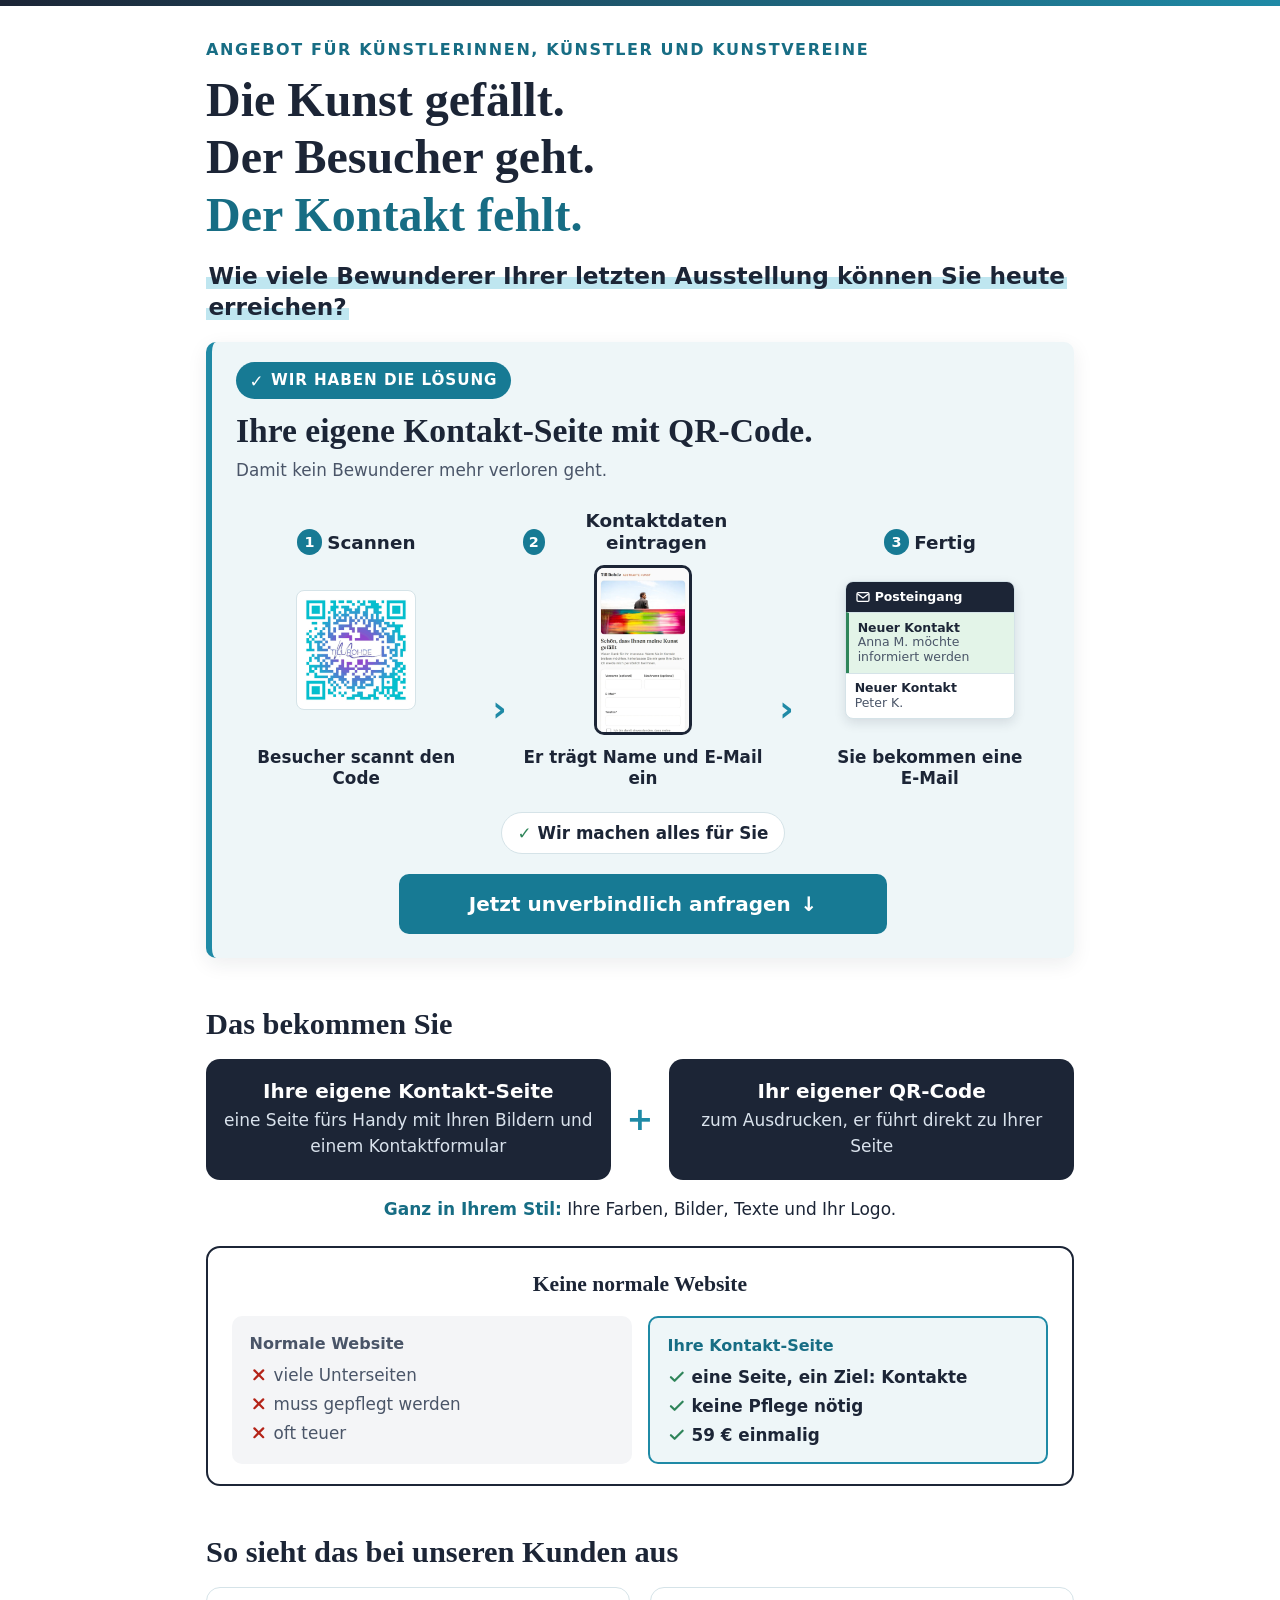
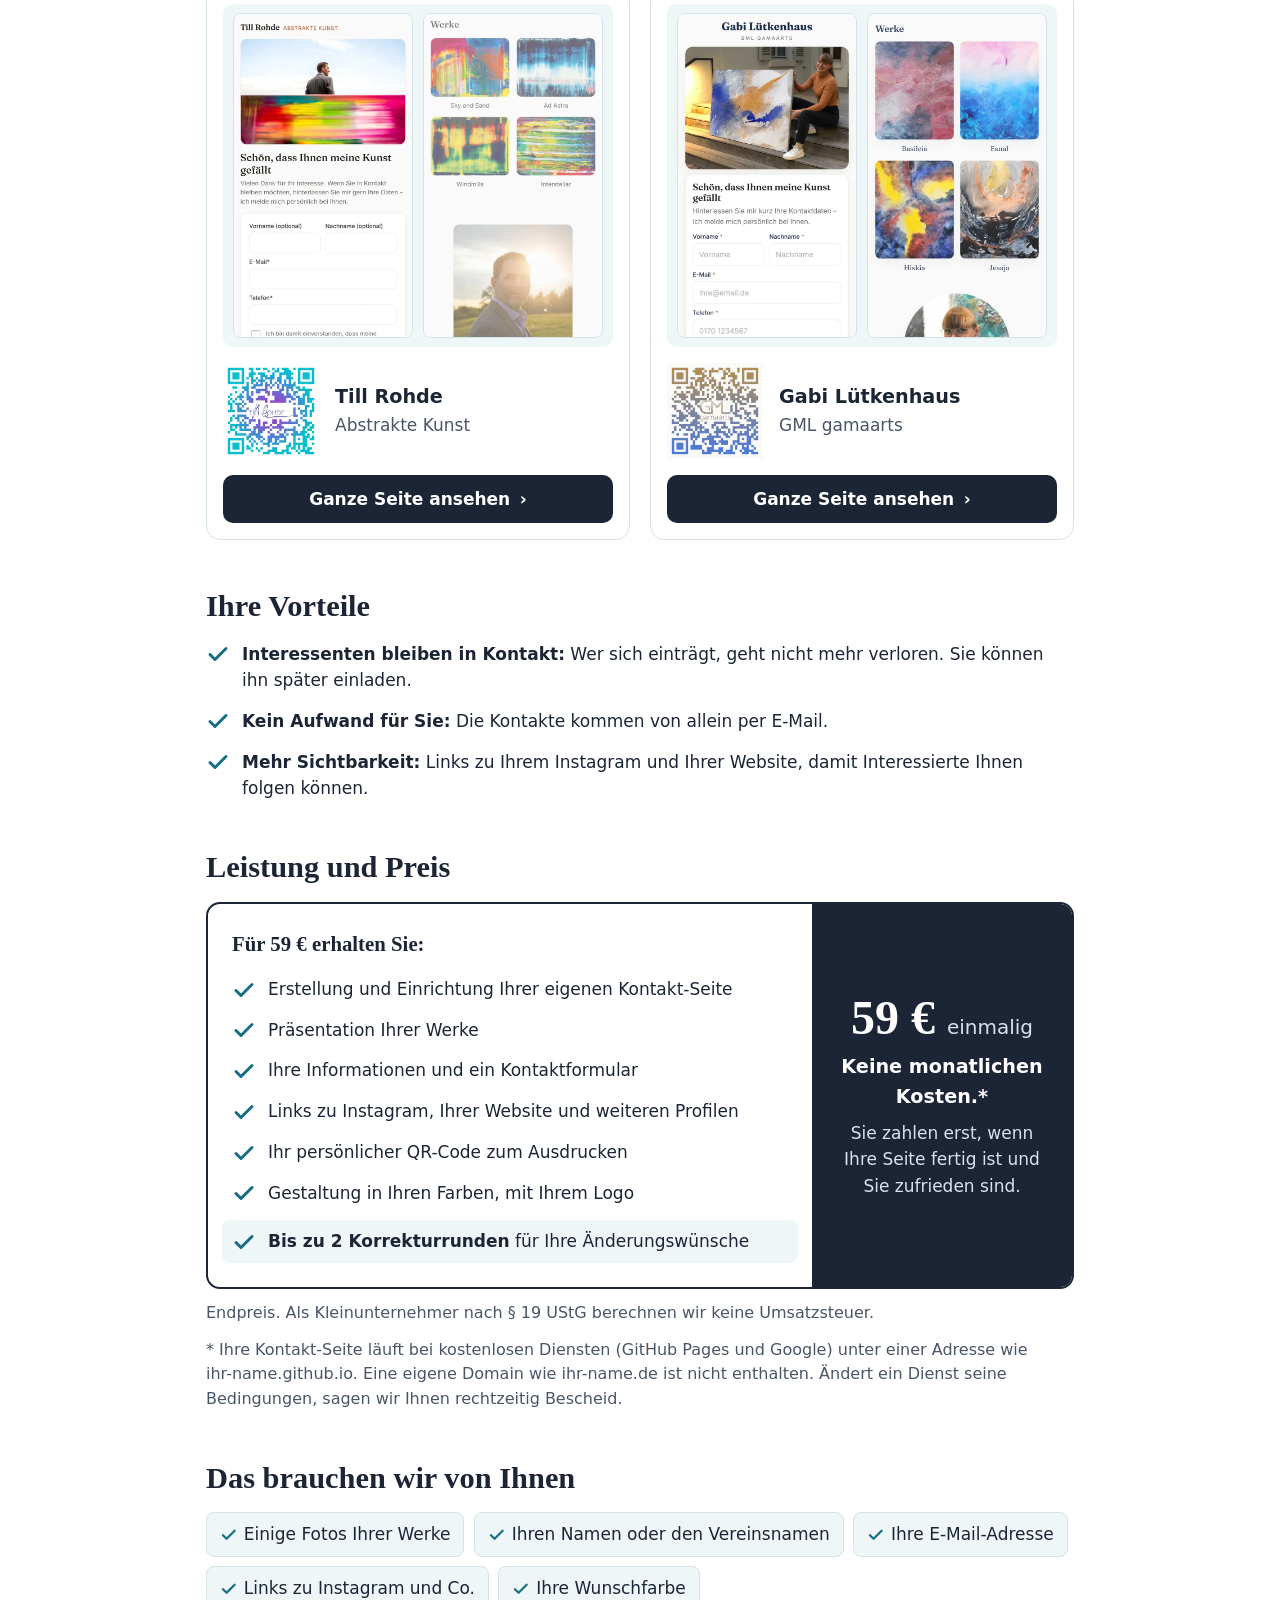
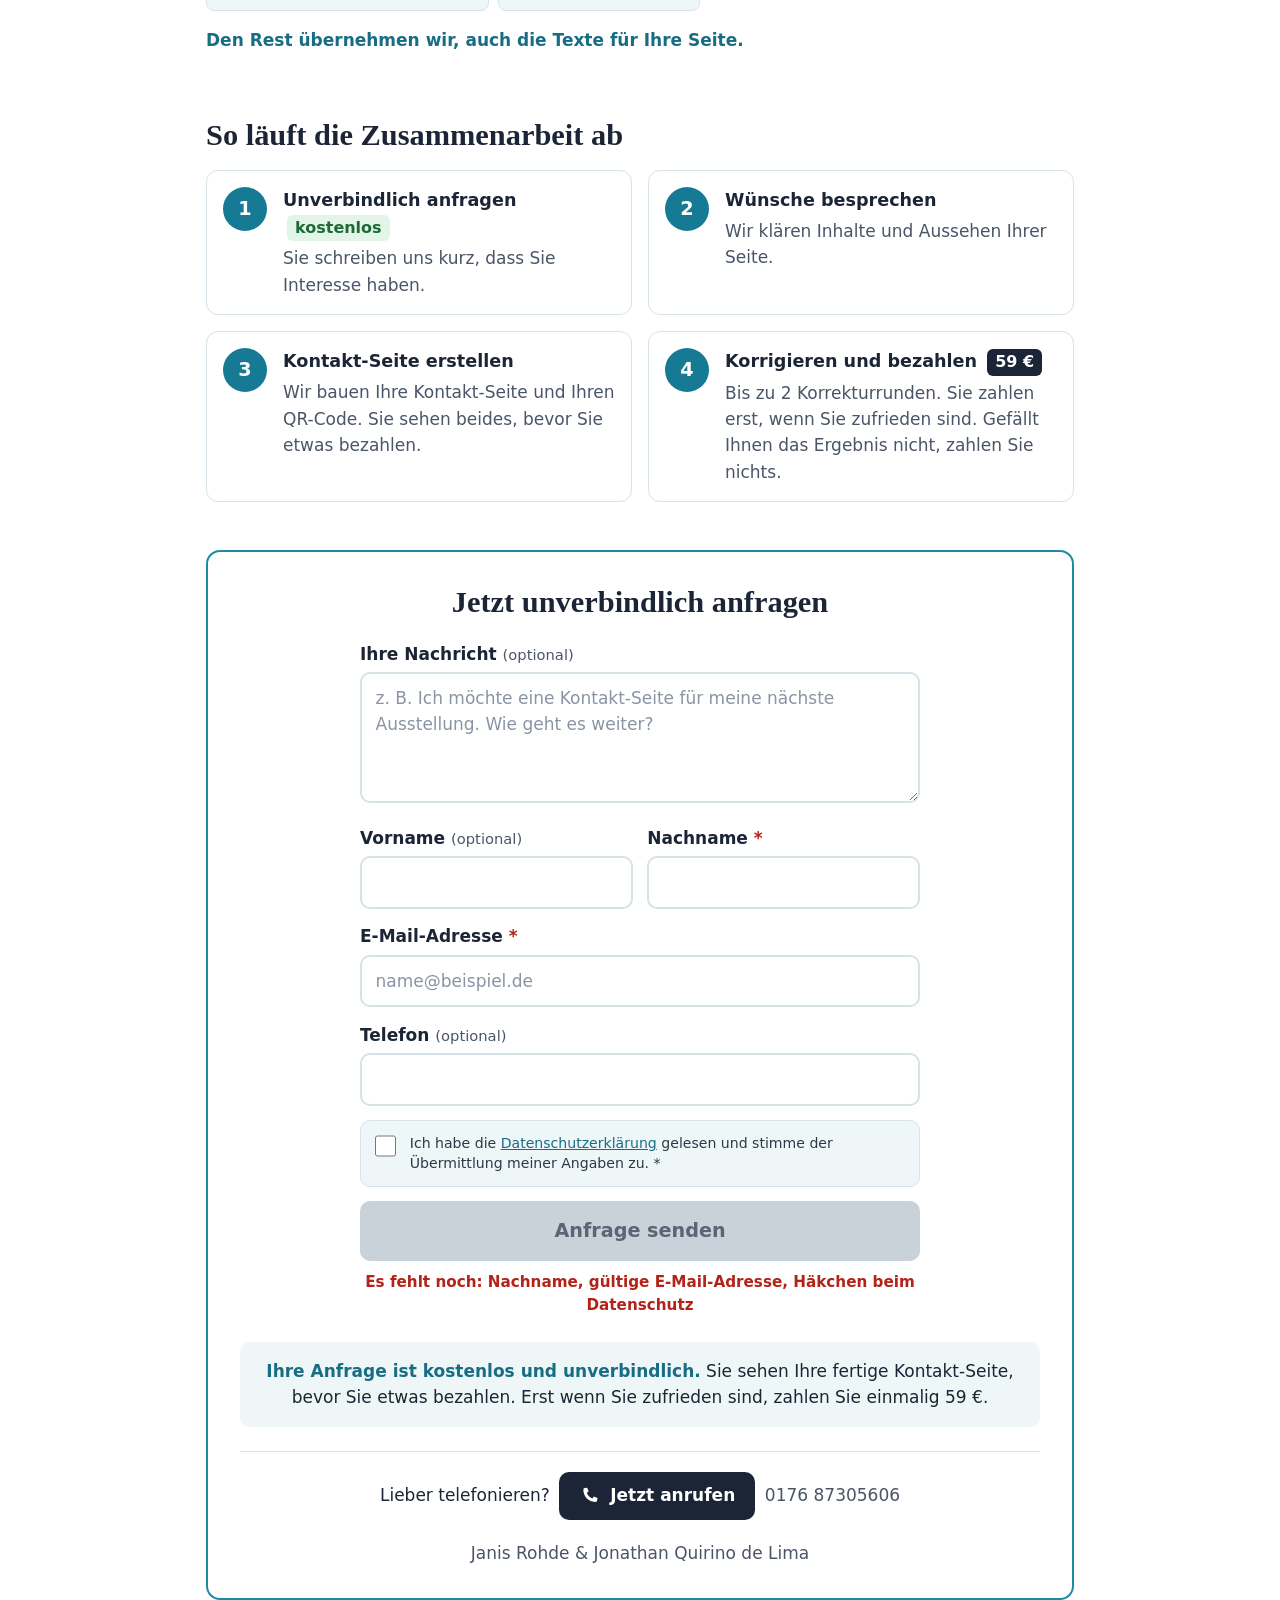
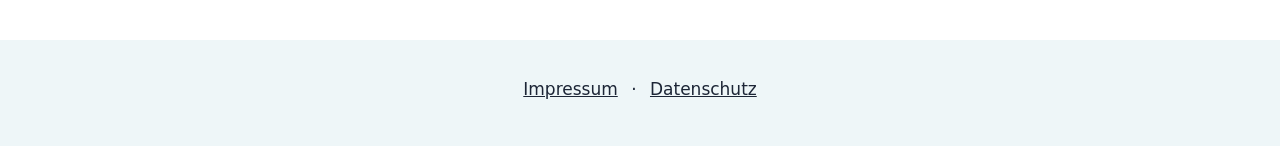
==== commit 68fdc64b: "Zahlung erst nach Ansicht und Zufriedenheit Ablauf, Preis-Block und Hinweis unter dem Formular sagen" ====
--- a/index.html
+++ b/index.html
@@ -177,7 +177,7 @@
       <div class="price-bar">
         <p class="euro">59&nbsp;€ <span>einmalig</span></p>
         <p class="no-fees">Keine monatlichen Kosten.*</p>
-        <p>Transparenter Festpreis: Sie wissen vorher genau, was Sie bekommen und was es kostet.</p>
+        <p>Sie zahlen erst, wenn Ihre Seite fertig ist und Sie zufrieden sind.</p>
       </div>
     </div>
     <p class="fine">Endpreis. Als Kleinunternehmer nach § 19 UStG berechnen wir keine Umsatzsteuer.</p>
@@ -211,22 +211,22 @@
       <li>
         <span class="num" aria-hidden="true">2</span>
         <div>
-          <p class="flow-title">Auftrag besprechen</p>
-          <p>Wir klären Inhalte und Aussehen. Danach entscheiden Sie, ob Sie uns beauftragen.</p>
+          <p class="flow-title">Wünsche besprechen</p>
+          <p>Wir klären Inhalte und Aussehen Ihrer Seite.</p>
         </div>
       </li>
       <li>
         <span class="num" aria-hidden="true">3</span>
         <div>
-          <p class="flow-title">Kontakt-Seite erstellen <span class="badge badge-price">59&nbsp;€</span></p>
-          <p>Nach Ihrer Beauftragung erstellen wir Ihre Kontakt-Seite.</p>
+          <p class="flow-title">Kontakt-Seite erstellen</p>
+          <p>Wir bauen Ihre Kontakt-Seite und Ihren QR-Code. Sie sehen beides, bevor Sie etwas bezahlen.</p>
         </div>
       </li>
       <li>
         <span class="num" aria-hidden="true">4</span>
         <div>
-          <p class="flow-title">Korrigieren und veröffentlichen</p>
-          <p>Bis zu 2 Korrekturrunden, dann geht Ihre Kontakt-Seite online.</p>
+          <p class="flow-title">Korrigieren und bezahlen <span class="badge badge-price">59&nbsp;€</span></p>
+          <p>Bis zu 2 Korrekturrunden. Sie zahlen erst, wenn Sie zufrieden sind. Gefällt Ihnen das Ergebnis nicht, zahlen Sie nichts.</p>
         </div>
       </li>
     </ol>
@@ -271,6 +271,8 @@
         </div>
         <button id="f-send" class="btn btn-main send" type="submit" disabled>Anfrage senden</button>
         <p class="form-note" id="f-note">Bitte füllen Sie die Pflichtfelder aus.</p>
+        <p class="form-wait" id="f-wait" hidden>Einen Moment noch, Ihre Anfrage wird übertragen …</p>
+        <p class="sr-only" id="f-status" aria-live="polite"></p>
         <p class="form-error" id="f-error" role="alert" hidden></p>
       </form>
 
@@ -281,7 +283,7 @@
         <p class="muted-small">Wir melden uns persönlich bei Ihnen.</p>
       </div>
 
-      <p class="transparency"><strong>Ihre Anfrage ist kostenlos und unverbindlich.</strong> Die Erstellung Ihrer Kontakt-Seite erfolgt erst nach Ihrer Beauftragung und kostet einmalig 59&nbsp;€.</p>
+      <p class="transparency"><strong>Ihre Anfrage ist kostenlos und unverbindlich.</strong> Sie sehen Ihre fertige Kontakt-Seite, bevor Sie etwas bezahlen. Erst wenn Sie zufrieden sind, zahlen Sie einmalig 59&nbsp;€.</p>
 
       <div class="call">
         <p>Lieber telefonieren?</p>
--- a/style.css
+++ b/style.css
@@ -691,7 +691,21 @@
 .hp { position: absolute; left: -9999px; width: 1px; height: 1px; overflow: hidden; }
 .btn.send { width: 100%; min-height: 60px; font-size: 1.2rem; border: 0; cursor: pointer; }
 .btn.send:disabled { background: #c9d1d9; color: #5b6573; cursor: not-allowed; box-shadow: none; transform: none; }
-.btn.send.is-sending { opacity: .8; cursor: wait; }
+/* Während des Sendens: Markenfarbe statt grau, drei hüpfende Punkte */
+.btn.send.is-sending,
+.btn.send.is-sending:disabled { background: var(--petrol-dark); color: #fff; opacity: .9; cursor: wait; }
+.dots { display: inline-flex; align-items: center; gap: 5px; margin-left: -.2rem; height: 1em; }
+.dots span { width: 7px; height: 7px; border-radius: 50%; background: #fff; animation: dot-hop 1.2s ease-in-out infinite; }
+.dots span:nth-child(2) { animation-delay: .15s; }
+.dots span:nth-child(3) { animation-delay: .3s; }
+@keyframes dot-hop { 0%, 60%, 100% { transform: translateY(0); } 30% { transform: translateY(-7px); } }
+@keyframes dot-blink { 0%, 100% { opacity: .35; } 50% { opacity: 1; } }
+.form-wait { text-align: center; color: var(--petrol-text); font-weight: 600; font-size: 1rem; margin: -.3rem 0 0; animation: wait-in .5s ease-out; }
+@keyframes wait-in { from { opacity: 0; } to { opacity: 1; } }
+@media (prefers-reduced-motion: reduce) {
+  .dots span { animation: dot-blink 1.2s ease-in-out infinite; }
+  .form-wait { animation: none; }
+}
 .form-note { text-align: center; color: var(--muted); font-size: .95rem; margin: -.3rem 0 0; }
 .form-note.ready { color: #2f855a; font-weight: 700; }
 .privacy-note { font-size: .88rem; color: var(--muted); margin: 0; text-align: center; }
@@ -741,3 +755,36 @@
   .product li strong { min-height: 3.4rem; align-items: flex-end; }
   .product li.arrow { margin-top: calc(3.4rem + .35rem + 85px - 1.3rem); }
 }
+
+/* Ausgeblendete Elemente wirklich ausblenden (auch wenn sie display: grid o. Ä. haben) */
+[hidden] { display: none !important; }
+
+/* Konfetti nach erfolgreicher Anfrage */
+.confetti {
+  position: fixed;
+  inset: 0;
+  pointer-events: none;
+  overflow: hidden;
+  z-index: 50;
+}
+.confetti i {
+  position: absolute;
+  top: -20px;
+  left: var(--x);
+  width: var(--w);
+  height: calc(var(--w) * 1.6);
+  background: var(--c);
+  border-radius: 2px;
+  opacity: 0;
+  animation: confetti-fall var(--dur) var(--delay) cubic-bezier(.25,.6,.4,1) forwards;
+}
+.confetti i.round { border-radius: 50%; height: var(--w); }
+@keyframes confetti-fall {
+  0%   { opacity: 1; transform: translate3d(0, 0, 0) rotate(0deg); }
+  85%  { opacity: 1; }
+  100% { opacity: 0; transform: translate3d(var(--drift), 105vh, 0) rotate(var(--rot)); }
+}
+
+/* Ruhiger Hinweis statt rotem Fehler (z. B. Verbindung gestört) */
+.form-error.is-calm { background: var(--light); border-color: var(--petrol); color: var(--navy); }
+
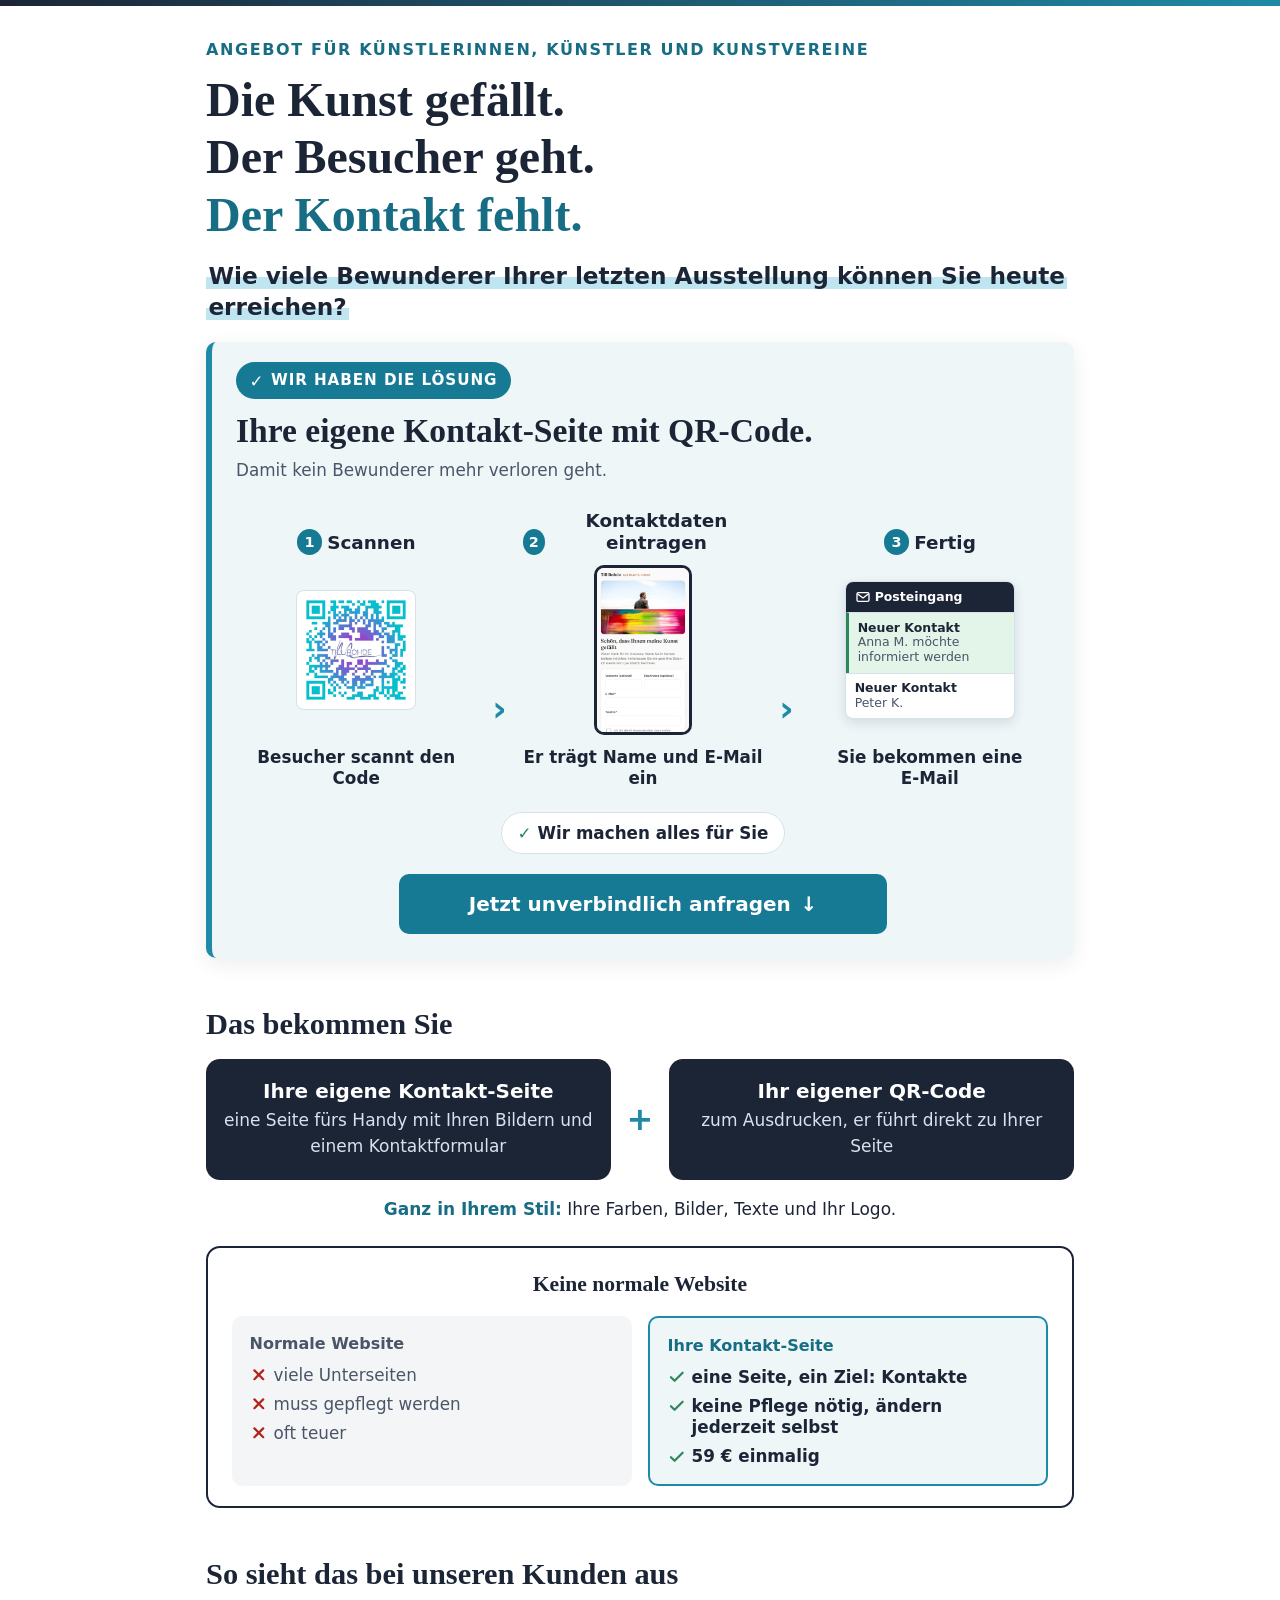
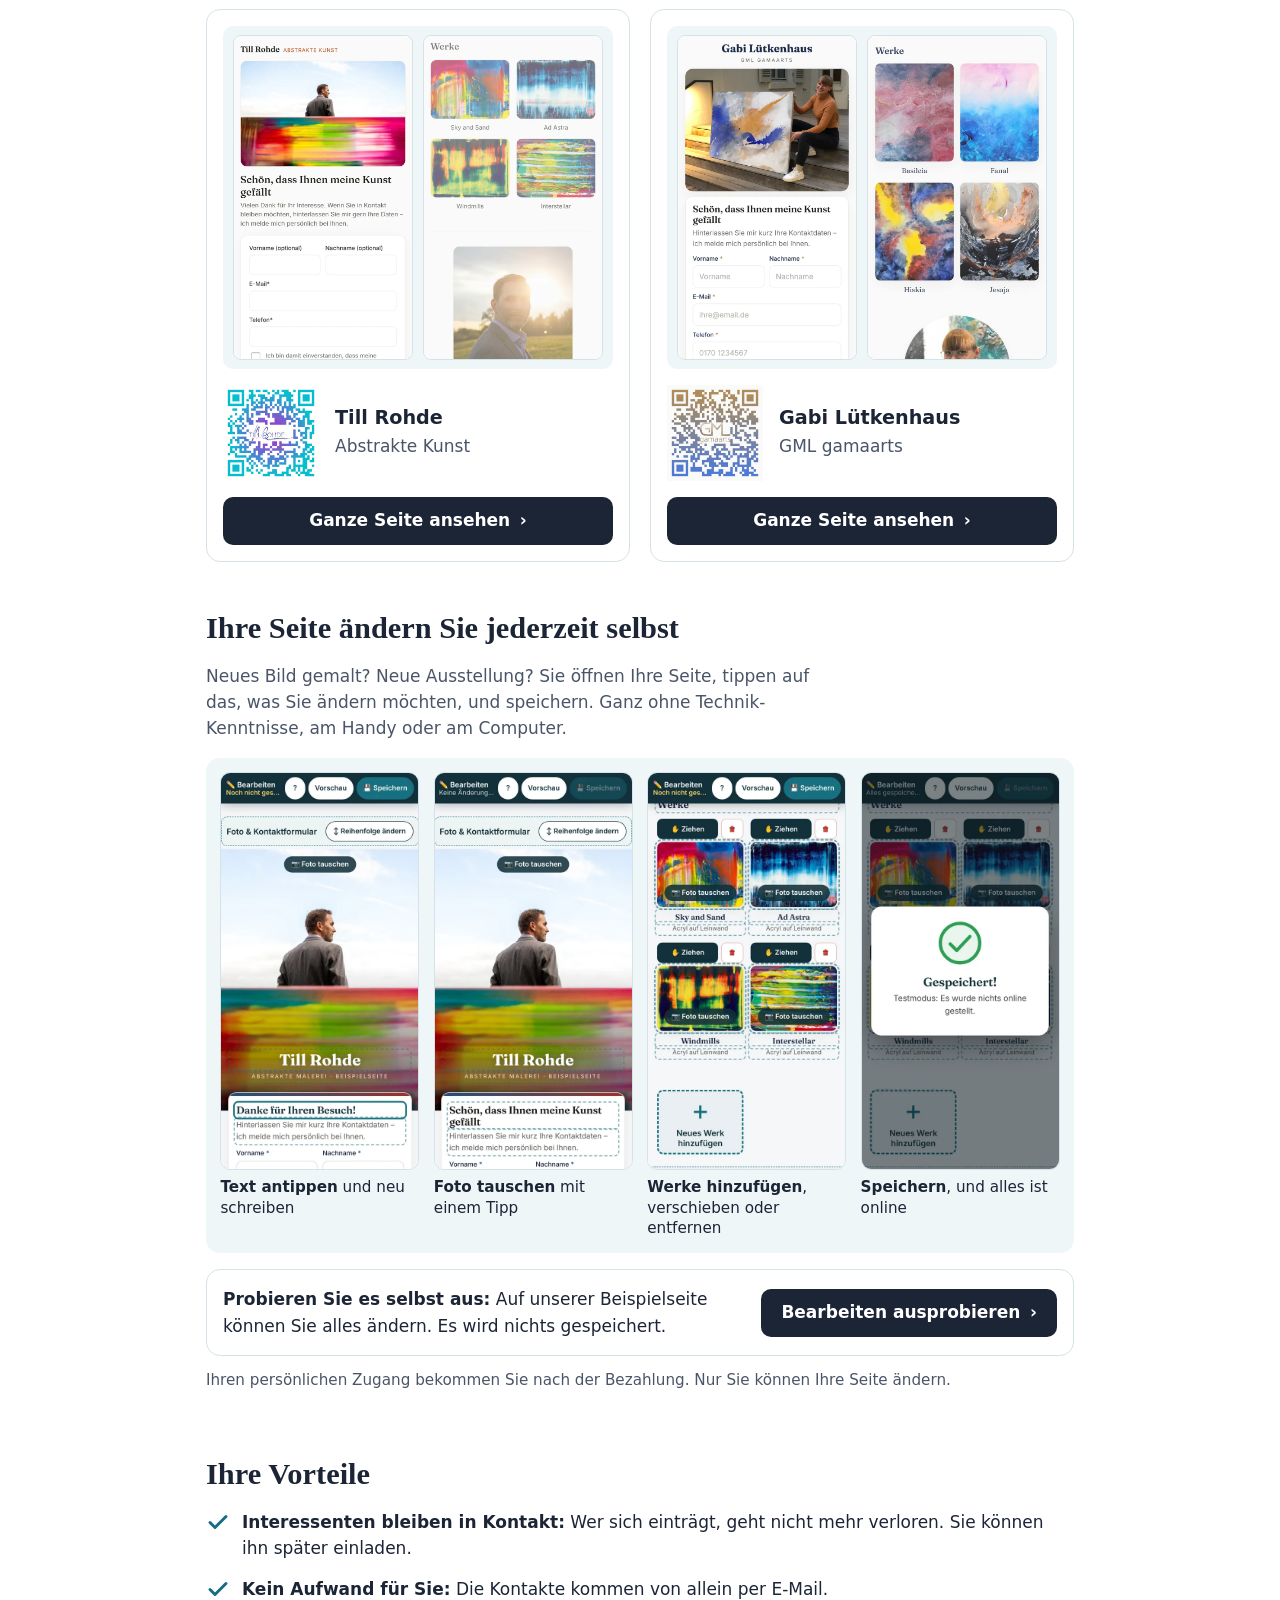
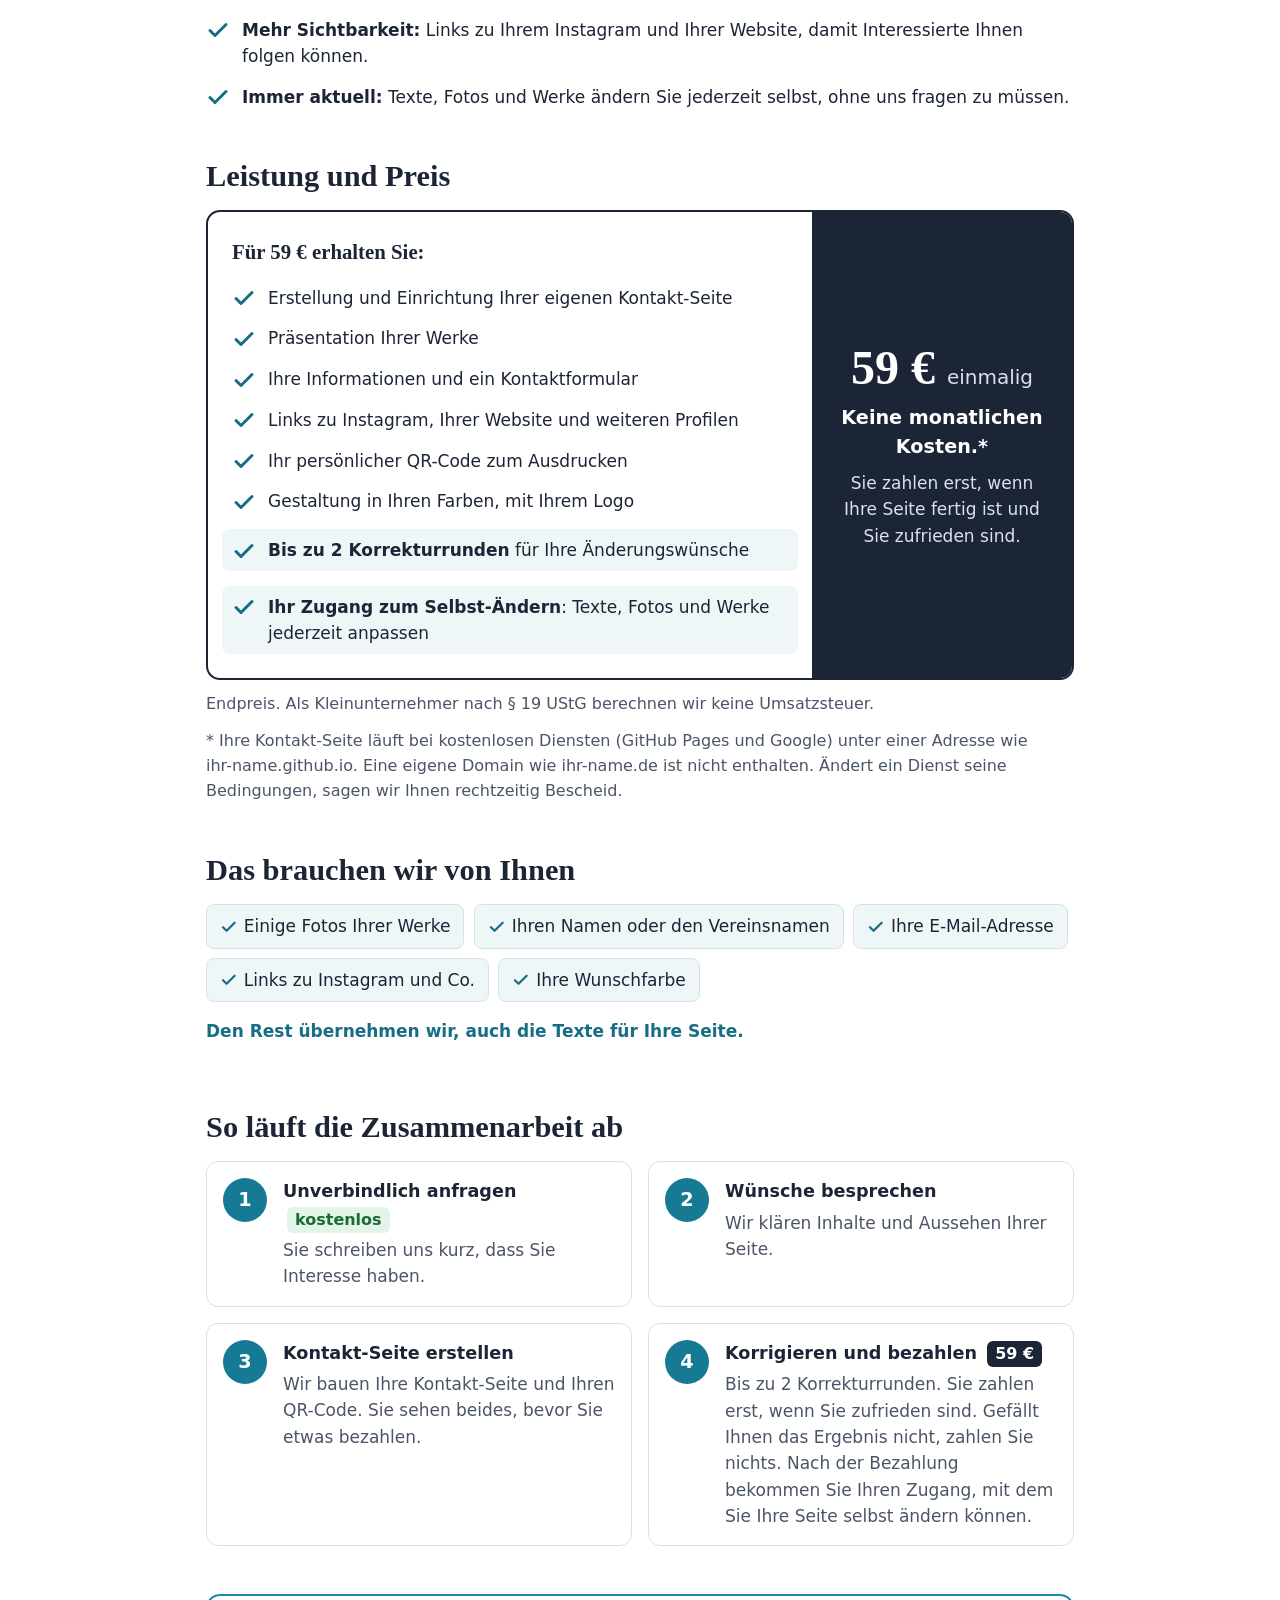
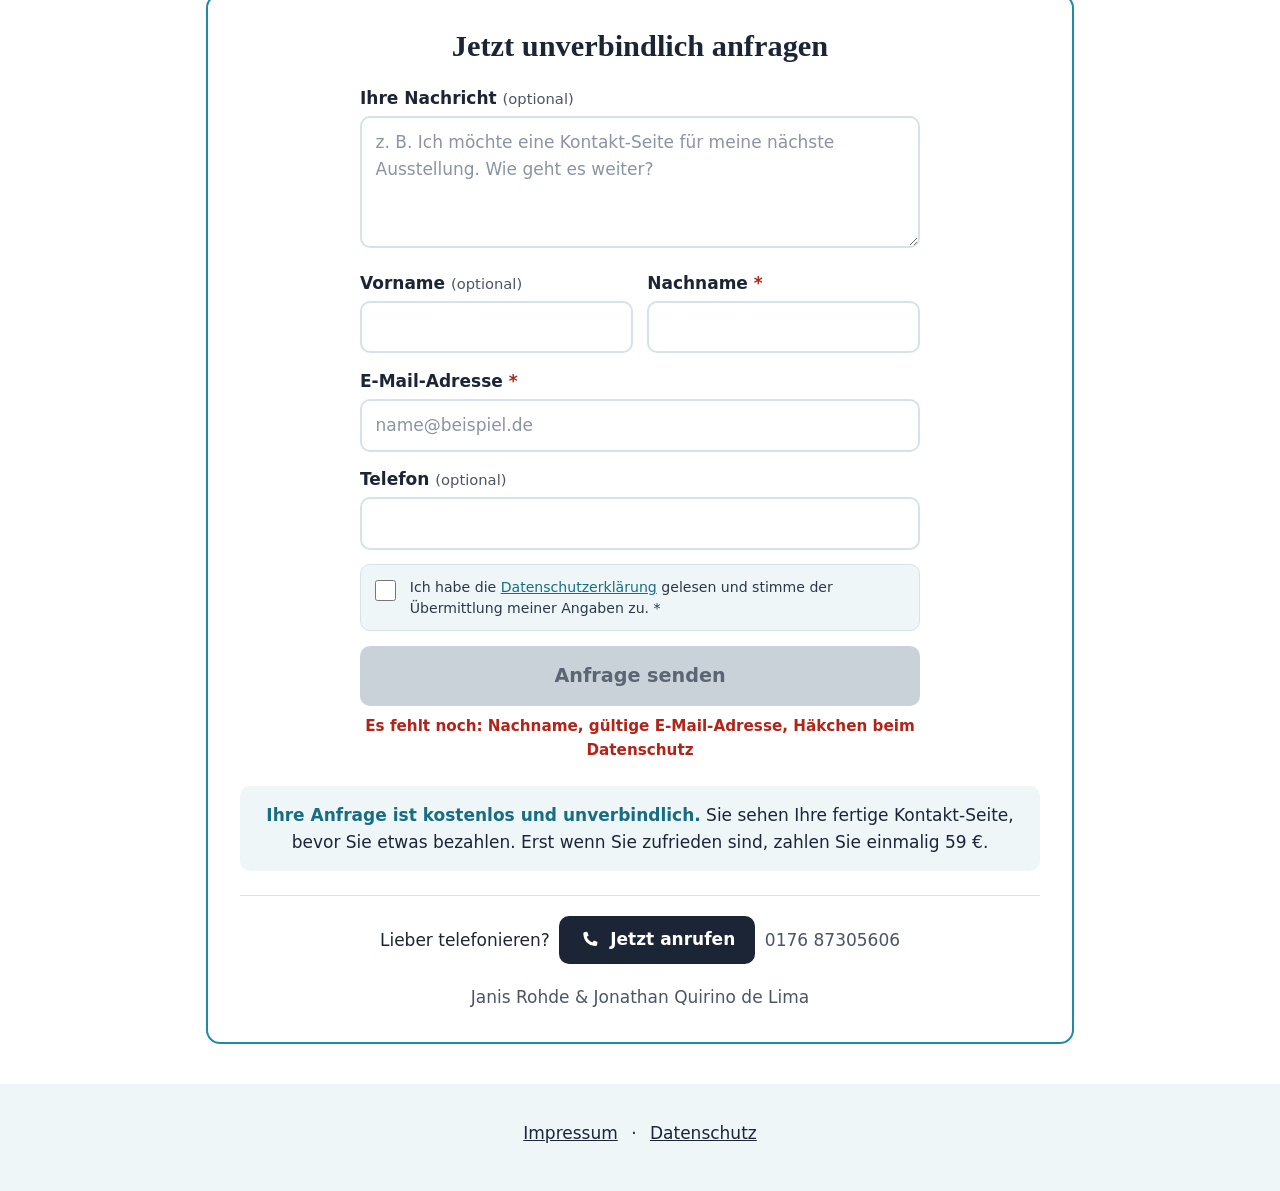
==== commit 61cec094: "Neuer Abschnitt: Seite selbst ändern (Bearbeiten-Modus) mit Beispielen" ====
--- a/index.html
+++ b/index.html
@@ -3,7 +3,7 @@
 <head>
 <meta charset="utf-8">
 <meta name="viewport" content="width=device-width, initial-scale=1">
-<meta http-equiv="Content-Security-Policy" content="default-src 'none'; img-src 'self'; style-src 'self'; script-src 'self'; connect-src https://script.google.com https://script.googleusercontent.com https://cloudflare-dns.com; form-action 'none'; base-uri 'none'; upgrade-insecure-requests">
+<meta http-equiv="Content-Security-Policy" content="default-src 'none'; img-src 'self' https://kontaktseite.goatcounter.com; style-src 'self'; script-src 'self'; connect-src https://script.google.com https://script.googleusercontent.com https://cloudflare-dns.com; form-action 'none'; base-uri 'none'; upgrade-insecure-requests">
 <meta name="referrer" content="strict-origin-when-cross-origin">
 <title>Die Kunst gefällt. Der Kontakt fehlt. | Kontakt-Seite mit QR-Code für Künstler</title>
 <meta name="description" content="Besucher bewundern Ihre Kunst und gehen wieder. Mit Ihrer eigenen Kontakt-Seite und QR-Code hinterlassen sie ihre E-Mail. 59 € einmalig, kein Abo.">
@@ -24,6 +24,7 @@
 <link rel="icon" href="favicon.svg" type="image/svg+xml">
 <link rel="stylesheet" href="style.css">
 <script src="anfrage.js" defer></script>
+<script src="zaehler.js" defer></script>
 </head>
 <body>
 <a class="skip" href="#inhalt">Zum Inhalt springen</a>
@@ -102,7 +103,7 @@
           <p class="compare-head">Ihre Kontakt-Seite</p>
           <ul>
             <li><svg viewBox="0 0 24 24" aria-hidden="true"><path d="M4 12.5l5 5L20 6.5" fill="none" stroke="currentColor" stroke-width="3" stroke-linecap="round" stroke-linejoin="round"/></svg>eine Seite, ein Ziel: Kontakte</li>
-            <li><svg viewBox="0 0 24 24" aria-hidden="true"><path d="M4 12.5l5 5L20 6.5" fill="none" stroke="currentColor" stroke-width="3" stroke-linecap="round" stroke-linejoin="round"/></svg>keine Pflege nötig</li>
+            <li><svg viewBox="0 0 24 24" aria-hidden="true"><path d="M4 12.5l5 5L20 6.5" fill="none" stroke="currentColor" stroke-width="3" stroke-linecap="round" stroke-linejoin="round"/></svg>keine Pflege nötig, ändern jederzeit selbst</li>
             <li><svg viewBox="0 0 24 24" aria-hidden="true"><path d="M4 12.5l5 5L20 6.5" fill="none" stroke="currentColor" stroke-width="3" stroke-linecap="round" stroke-linejoin="round"/></svg>59&nbsp;€ einmalig</li>
           </ul>
         </div>
@@ -148,6 +149,35 @@
     </div>
   </section>
 
+  <!-- Selbst ändern (Bearbeiten-Modus) -->
+  <section aria-labelledby="h-selbst">
+    <h2 id="h-selbst">Ihre Seite ändern Sie jederzeit selbst</h2>
+    <p class="selbst-lead">Neues Bild gemalt? Neue Ausstellung? Sie öffnen Ihre Seite, tippen auf das, was Sie ändern möchten, und speichern. Ganz ohne Technik-Kenntnisse, am Handy oder am Computer.</p>
+    <ol class="selbst">
+      <li>
+        <img src="edit-text.webp" width="520" height="1040" loading="lazy" alt="Bearbeiten-Ansicht am Handy: Die Überschrift wurde angetippt und neu geschrieben">
+        <p><strong>Text antippen</strong> und neu schreiben</p>
+      </li>
+      <li>
+        <img src="edit-foto.webp" width="520" height="1040" loading="lazy" alt="Bearbeiten-Ansicht am Handy: Knopf Foto tauschen auf dem Titelbild">
+        <p><strong>Foto tauschen</strong> mit einem Tipp</p>
+      </li>
+      <li>
+        <img src="edit-werke.webp" width="520" height="1040" loading="lazy" alt="Bearbeiten-Ansicht am Handy: Werke mit Knöpfen Ziehen und Entfernen, darunter ein großes Plus für ein neues Werk">
+        <p><strong>Werke hinzufügen</strong>, verschieben oder entfernen</p>
+      </li>
+      <li>
+        <img src="edit-speichern.webp" width="520" height="1040" loading="lazy" alt="Bearbeiten-Ansicht am Handy: Meldung Gespeichert mit grünem Haken">
+        <p><strong>Speichern</strong>, und alles ist online</p>
+      </li>
+    </ol>
+    <div class="selbst-demo">
+      <p><strong>Probieren Sie es selbst aus:</strong> Auf unserer Beispielseite können Sie alles ändern. Es wird nichts gespeichert.</p>
+      <a class="btn btn-dark" href="https://kontaktseite.github.io/beispiel/ausprobieren.html" target="_blank" rel="noopener noreferrer">Bearbeiten ausprobieren <span aria-hidden="true">›</span><span class="sr-only"> (öffnet in neuem Fenster)</span></a>
+    </div>
+    <p class="selbst-hinweis">Ihren persönlichen Zugang bekommen Sie nach der Bezahlung. Nur Sie können Ihre Seite ändern.</p>
+  </section>
+
   <!-- 5. Vorteile -->
   <section aria-labelledby="h-vorteile">
     <h2 id="h-vorteile">Ihre Vorteile</h2>
@@ -155,6 +185,7 @@
       <li><svg viewBox="0 0 24 24" aria-hidden="true"><path d="M4 12.5l5 5L20 6.5" fill="none" stroke="currentColor" stroke-width="3" stroke-linecap="round" stroke-linejoin="round"/></svg><span><strong>Interessenten bleiben in Kontakt:</strong> Wer sich einträgt, geht nicht mehr verloren. Sie können ihn später einladen.</span></li>
       <li><svg viewBox="0 0 24 24" aria-hidden="true"><path d="M4 12.5l5 5L20 6.5" fill="none" stroke="currentColor" stroke-width="3" stroke-linecap="round" stroke-linejoin="round"/></svg><span><strong>Kein Aufwand für Sie:</strong> Die Kontakte kommen von allein per E-Mail.</span></li>
       <li><svg viewBox="0 0 24 24" aria-hidden="true"><path d="M4 12.5l5 5L20 6.5" fill="none" stroke="currentColor" stroke-width="3" stroke-linecap="round" stroke-linejoin="round"/></svg><span><strong>Mehr Sichtbarkeit:</strong> Links zu Ihrem Instagram und Ihrer Website, damit Interessierte Ihnen folgen können.</span></li>
+      <li><svg viewBox="0 0 24 24" aria-hidden="true"><path d="M4 12.5l5 5L20 6.5" fill="none" stroke="currentColor" stroke-width="3" stroke-linecap="round" stroke-linejoin="round"/></svg><span><strong>Immer aktuell:</strong> Texte, Fotos und Werke ändern Sie jederzeit selbst, ohne uns fragen zu müssen.</span></li>
     </ul>
   </section>
 
@@ -172,6 +203,7 @@
           <li><svg viewBox="0 0 24 24" aria-hidden="true"><path d="M4 12.5l5 5L20 6.5" fill="none" stroke="currentColor" stroke-width="3" stroke-linecap="round" stroke-linejoin="round"/></svg><span>Ihr persönlicher QR-Code zum Ausdrucken</span></li>
           <li><svg viewBox="0 0 24 24" aria-hidden="true"><path d="M4 12.5l5 5L20 6.5" fill="none" stroke="currentColor" stroke-width="3" stroke-linecap="round" stroke-linejoin="round"/></svg><span>Gestaltung in Ihren Farben, mit Ihrem Logo</span></li>
           <li class="key"><svg viewBox="0 0 24 24" aria-hidden="true"><path d="M4 12.5l5 5L20 6.5" fill="none" stroke="currentColor" stroke-width="3" stroke-linecap="round" stroke-linejoin="round"/></svg><span><strong>Bis zu 2 Korrekturrunden</strong> für Ihre Änderungswünsche</span></li>
+          <li class="key"><svg viewBox="0 0 24 24" aria-hidden="true"><path d="M4 12.5l5 5L20 6.5" fill="none" stroke="currentColor" stroke-width="3" stroke-linecap="round" stroke-linejoin="round"/></svg><span><strong>Ihr Zugang zum Selbst-Ändern</strong>: Texte, Fotos und Werke jederzeit anpassen</span></li>
         </ul>
       </div>
       <div class="price-bar">
@@ -226,7 +258,7 @@
         <span class="num" aria-hidden="true">4</span>
         <div>
           <p class="flow-title">Korrigieren und bezahlen <span class="badge badge-price">59&nbsp;€</span></p>
-          <p>Bis zu 2 Korrekturrunden. Sie zahlen erst, wenn Sie zufrieden sind. Gefällt Ihnen das Ergebnis nicht, zahlen Sie nichts.</p>
+          <p>Bis zu 2 Korrekturrunden. Sie zahlen erst, wenn Sie zufrieden sind. Gefällt Ihnen das Ergebnis nicht, zahlen Sie nichts. Nach der Bezahlung bekommen Sie Ihren Zugang, mit dem Sie Ihre Seite selbst ändern können.</p>
         </div>
       </li>
     </ol>
--- a/style.css
+++ b/style.css
@@ -788,3 +788,46 @@
 /* Ruhiger Hinweis statt rotem Fehler (z. B. Verbindung gestört) */
 .form-error.is-calm { background: var(--light); border-color: var(--petrol); color: var(--navy); }
 
+
+
+/* ---------- Selbst ändern (Bearbeiten-Modus) ---------- */
+.selbst-lead { color: var(--muted); max-width: 40rem; }
+.selbst {
+  list-style: none;
+  margin: 1rem 0 0;
+  padding: .6rem;
+  display: grid;
+  grid-template-columns: 1fr 1fr;
+  gap: .9rem .6rem;
+  background: var(--light);
+  border-radius: var(--radius);
+}
+.selbst li { margin: 0; display: flex; flex-direction: column; gap: .45rem; }
+.selbst img {
+  width: 100%;
+  height: auto;
+  aspect-ratio: 1 / 2;
+  object-fit: cover;
+  object-position: top;
+  border-radius: 10px;
+  border: 1px solid var(--border);
+  background: var(--white);
+}
+.selbst p { margin: 0; font-size: .95rem; line-height: 1.35; }
+.selbst-demo {
+  margin-top: 1rem;
+  border: 1px solid var(--border);
+  border-radius: var(--radius);
+  padding: 1rem;
+  background: var(--white);
+  display: grid;
+  gap: .8rem;
+}
+.selbst-demo p { margin: 0; }
+.selbst-demo .btn { width: 100%; }
+.selbst-hinweis { color: var(--muted); font-size: .95rem; margin-top: .8rem; }
+@media (min-width: 640px) {
+  .selbst { grid-template-columns: repeat(4, 1fr); padding: .9rem; gap: .9rem; }
+  .selbst-demo { grid-template-columns: 1fr auto; align-items: center; }
+  .selbst-demo .btn { width: auto; }
+}
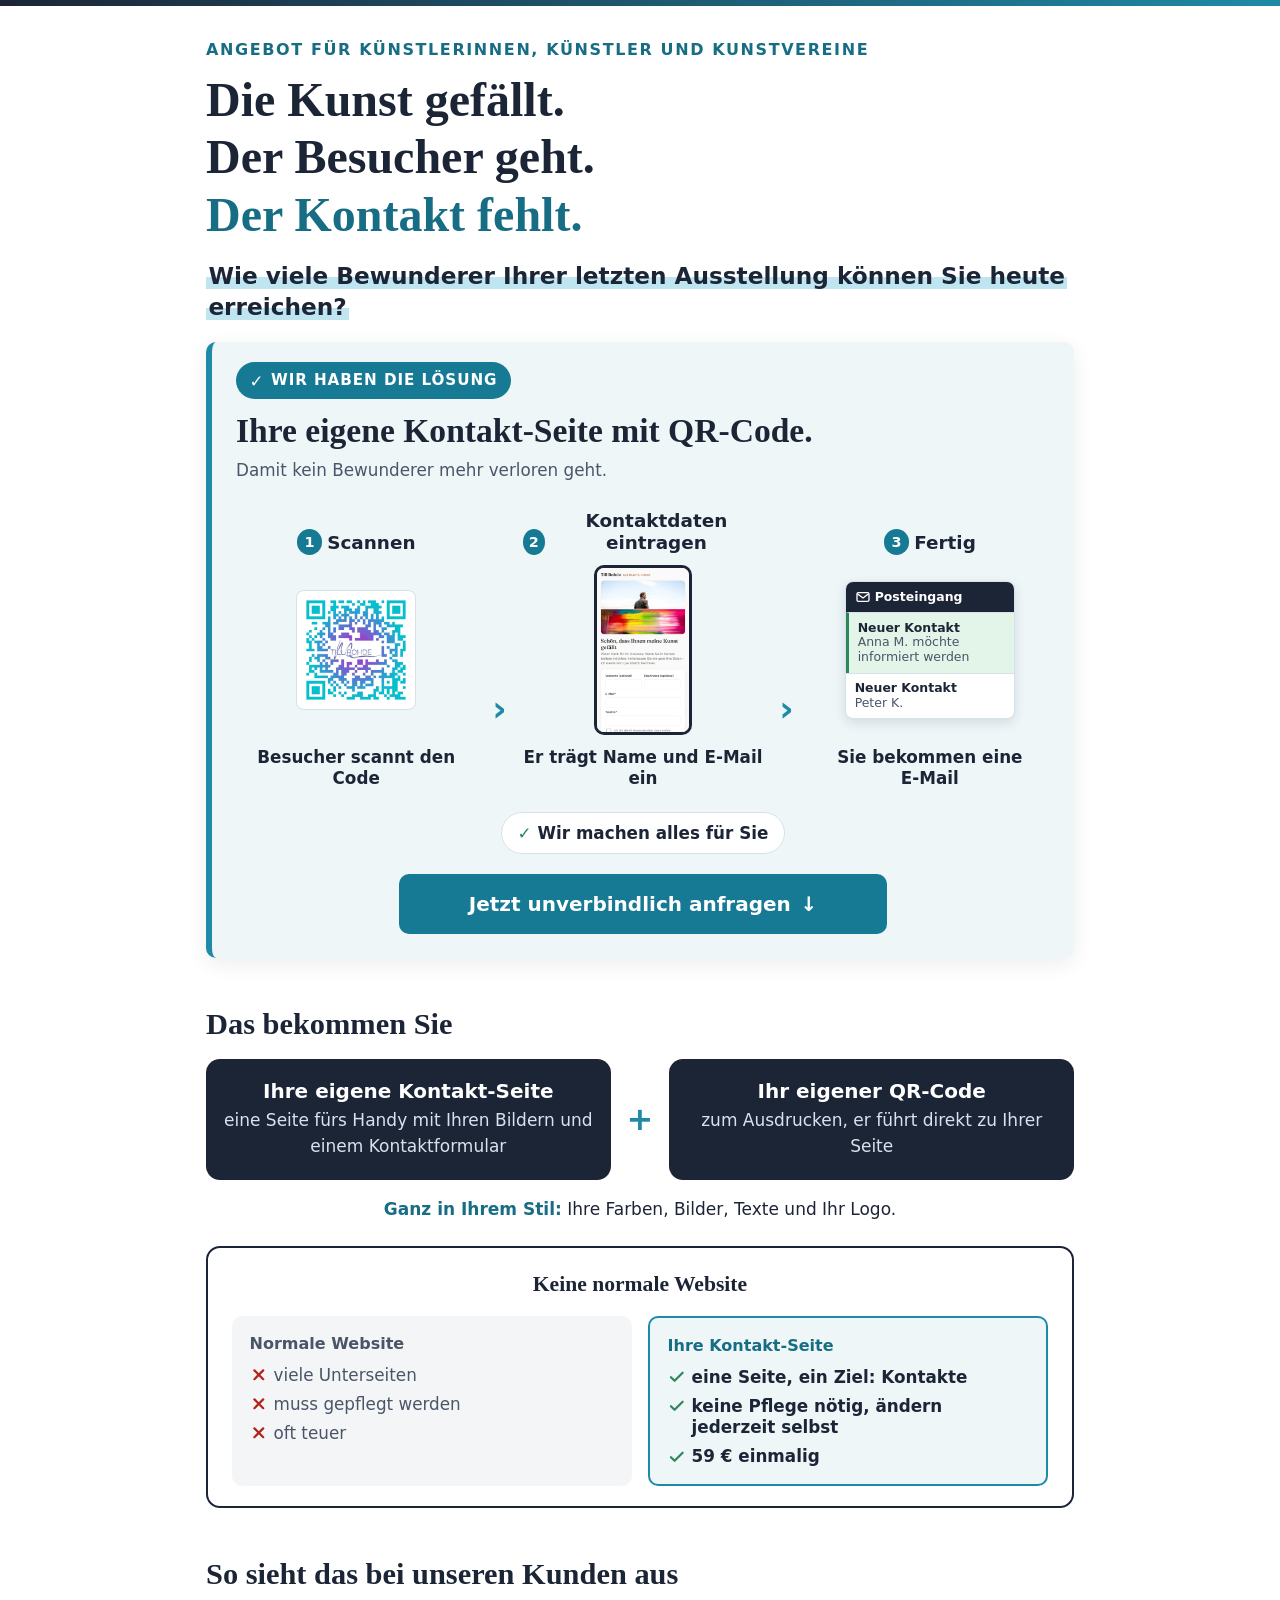
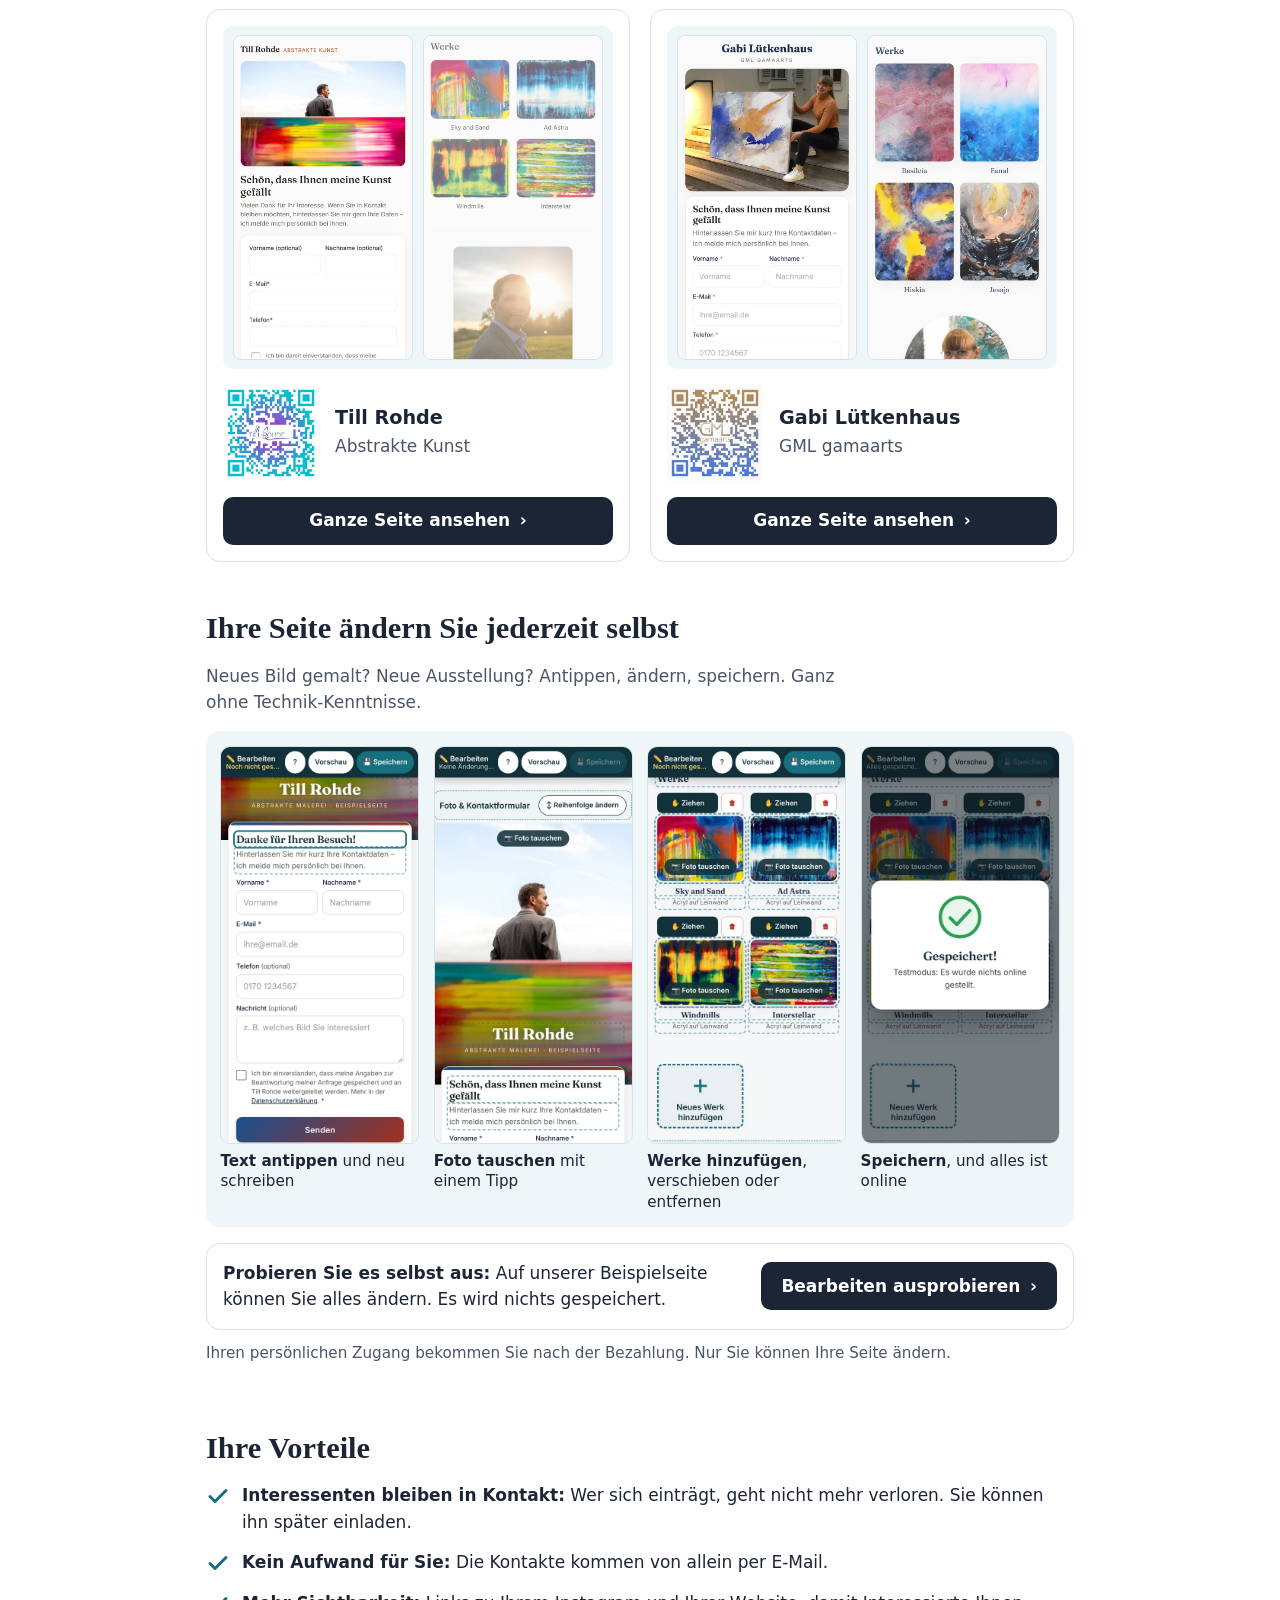
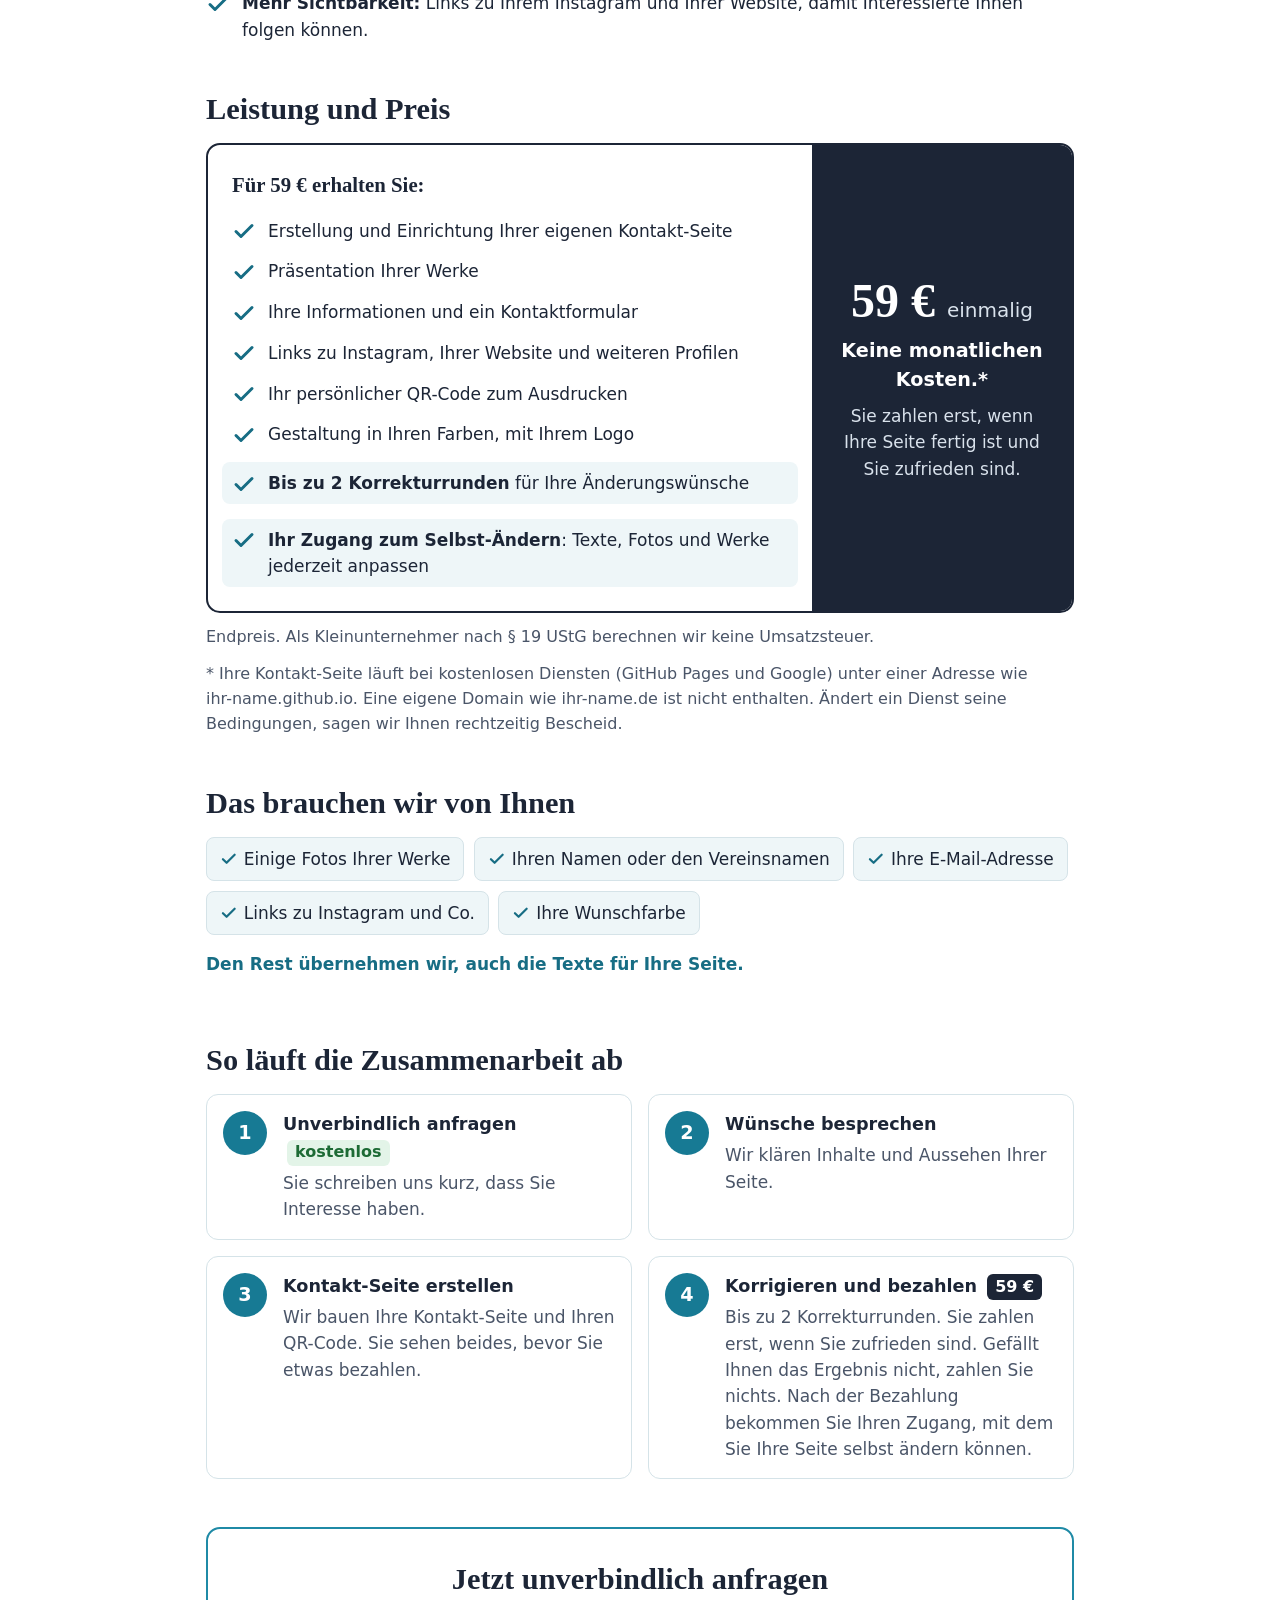
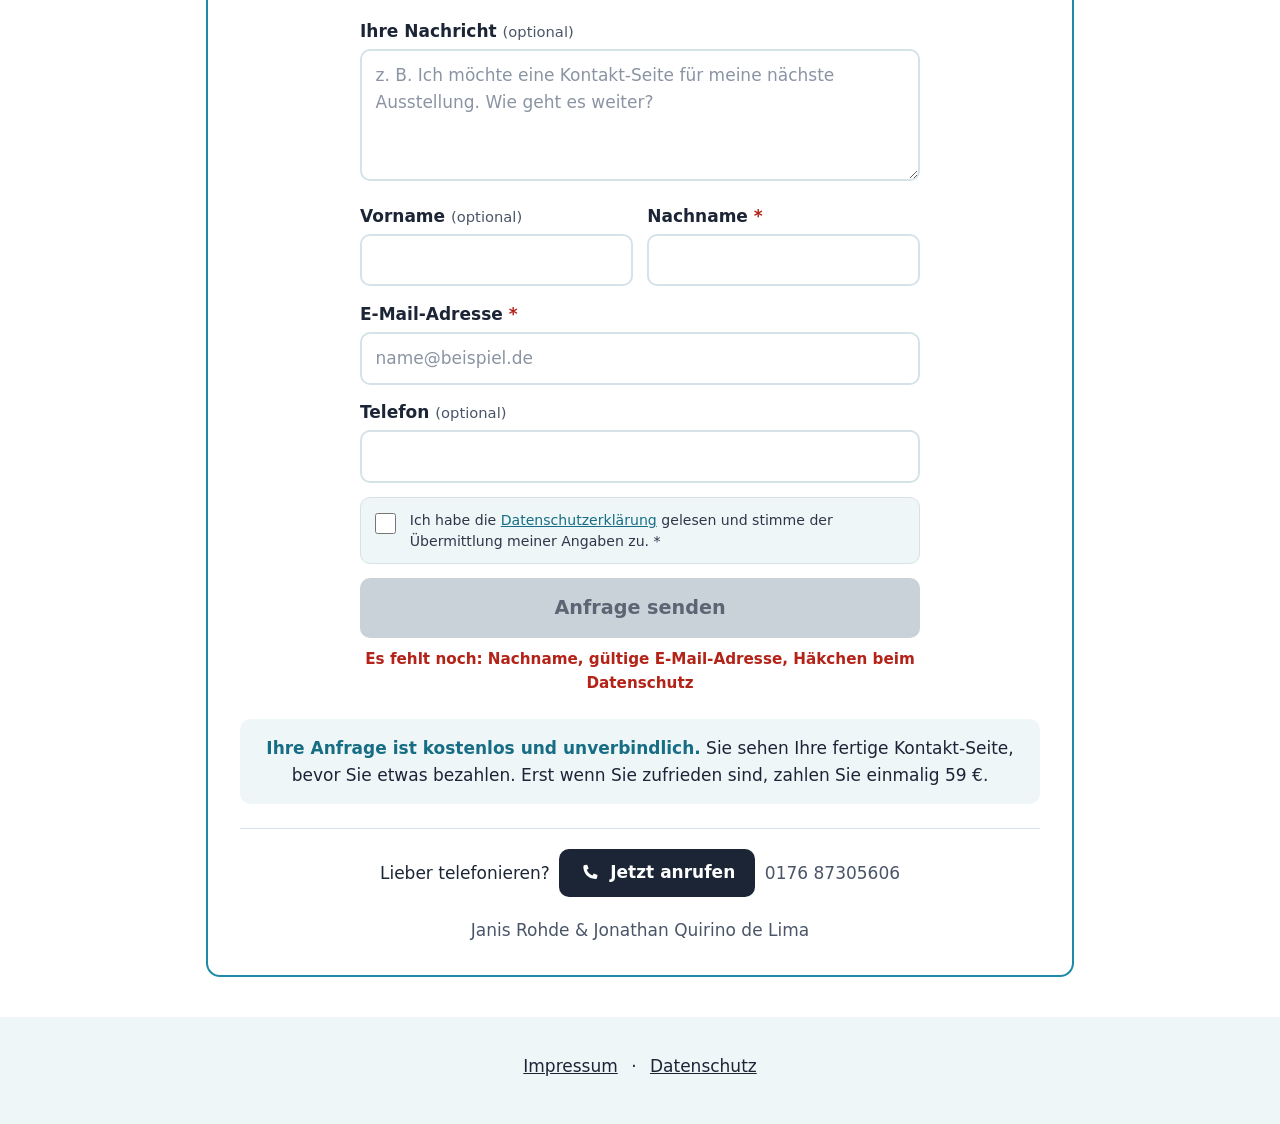
==== commit 77d3da5d: "Selbst-ändern-Abschnitt kürzer (Wischleiste am Handy), neues Bild Text antippen" ====
--- a/index.html
+++ b/index.html
@@ -152,7 +152,7 @@
   <!-- Selbst ändern (Bearbeiten-Modus) -->
   <section aria-labelledby="h-selbst">
     <h2 id="h-selbst">Ihre Seite ändern Sie jederzeit selbst</h2>
-    <p class="selbst-lead">Neues Bild gemalt? Neue Ausstellung? Sie öffnen Ihre Seite, tippen auf das, was Sie ändern möchten, und speichern. Ganz ohne Technik-Kenntnisse, am Handy oder am Computer.</p>
+    <p class="selbst-lead">Neues Bild gemalt? Neue Ausstellung? Antippen, ändern, speichern. Ganz ohne Technik-Kenntnisse.</p>
     <ol class="selbst">
       <li>
         <img src="edit-text.webp" width="520" height="1040" loading="lazy" alt="Bearbeiten-Ansicht am Handy: Die Überschrift wurde angetippt und neu geschrieben">
@@ -171,6 +171,7 @@
         <p><strong>Speichern</strong>, und alles ist online</p>
       </li>
     </ol>
+    <p class="selbst-wisch" aria-hidden="true">← Zur Seite wischen für mehr →</p>
     <div class="selbst-demo">
       <p><strong>Probieren Sie es selbst aus:</strong> Auf unserer Beispielseite können Sie alles ändern. Es wird nichts gespeichert.</p>
       <a class="btn btn-dark" href="https://kontaktseite.github.io/beispiel/ausprobieren.html" target="_blank" rel="noopener noreferrer">Bearbeiten ausprobieren <span aria-hidden="true">›</span><span class="sr-only"> (öffnet in neuem Fenster)</span></a>
@@ -185,7 +186,6 @@
       <li><svg viewBox="0 0 24 24" aria-hidden="true"><path d="M4 12.5l5 5L20 6.5" fill="none" stroke="currentColor" stroke-width="3" stroke-linecap="round" stroke-linejoin="round"/></svg><span><strong>Interessenten bleiben in Kontakt:</strong> Wer sich einträgt, geht nicht mehr verloren. Sie können ihn später einladen.</span></li>
       <li><svg viewBox="0 0 24 24" aria-hidden="true"><path d="M4 12.5l5 5L20 6.5" fill="none" stroke="currentColor" stroke-width="3" stroke-linecap="round" stroke-linejoin="round"/></svg><span><strong>Kein Aufwand für Sie:</strong> Die Kontakte kommen von allein per E-Mail.</span></li>
       <li><svg viewBox="0 0 24 24" aria-hidden="true"><path d="M4 12.5l5 5L20 6.5" fill="none" stroke="currentColor" stroke-width="3" stroke-linecap="round" stroke-linejoin="round"/></svg><span><strong>Mehr Sichtbarkeit:</strong> Links zu Ihrem Instagram und Ihrer Website, damit Interessierte Ihnen folgen können.</span></li>
-      <li><svg viewBox="0 0 24 24" aria-hidden="true"><path d="M4 12.5l5 5L20 6.5" fill="none" stroke="currentColor" stroke-width="3" stroke-linecap="round" stroke-linejoin="round"/></svg><span><strong>Immer aktuell:</strong> Texte, Fotos und Werke ändern Sie jederzeit selbst, ohne uns fragen zu müssen.</span></li>
     </ul>
   </section>
 
--- a/style.css
+++ b/style.css
@@ -831,3 +831,21 @@
   .selbst-demo { grid-template-columns: 1fr auto; align-items: center; }
   .selbst-demo .btn { width: auto; }
 }
+
+/* Handy: Bilder als Wischleiste, damit die Seite kürzer bleibt */
+@media (max-width: 639px) {
+  .selbst {
+    grid-template-columns: none;
+    grid-auto-flow: column;
+    grid-auto-columns: 46%;
+    overflow-x: auto;
+    scroll-snap-type: x mandatory;
+    -webkit-overflow-scrolling: touch;
+    gap: .6rem;
+  }
+  .selbst li { scroll-snap-align: start; }
+  .selbst img { aspect-ratio: 9 / 14; }
+  .selbst p { font-size: .9rem; }
+}
+.selbst-wisch { color: var(--muted); font-size: .85rem; margin: .4rem 0 0; }
+@media (min-width: 640px) { .selbst-wisch { display: none; } }
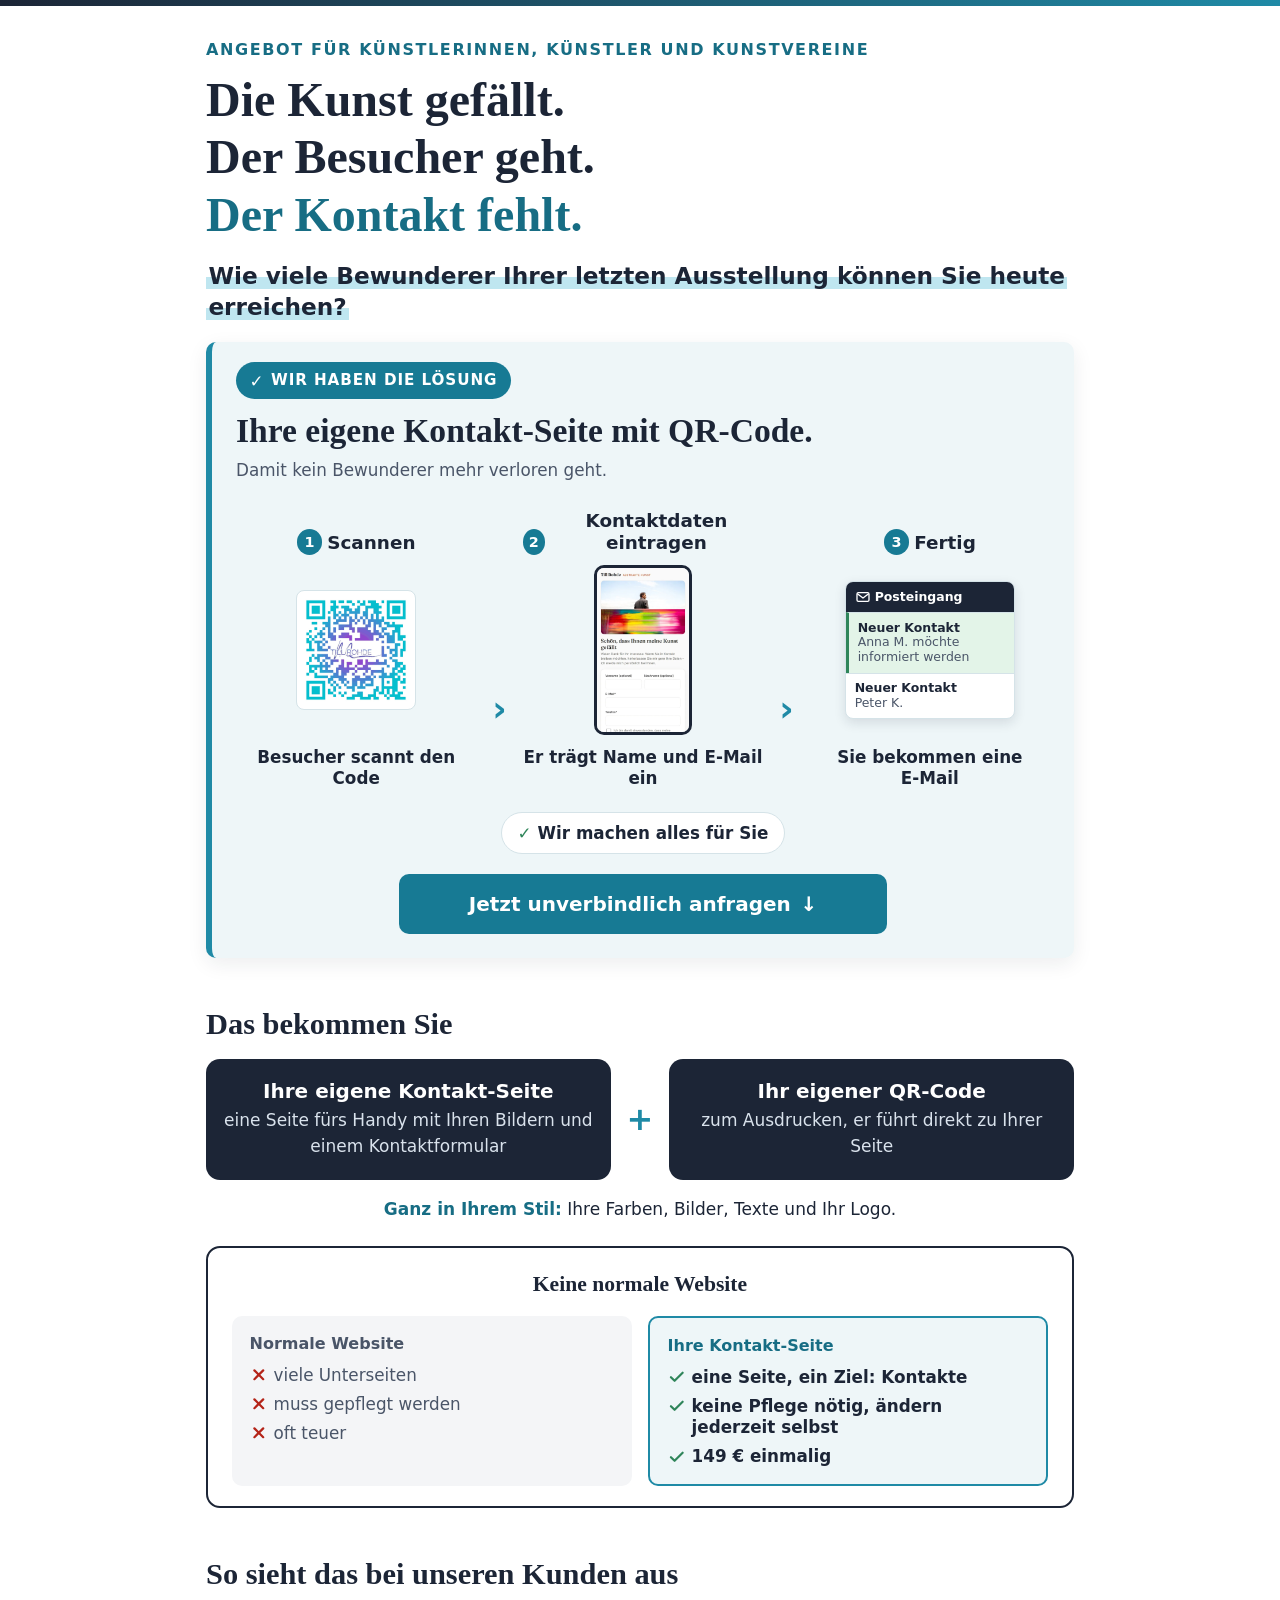
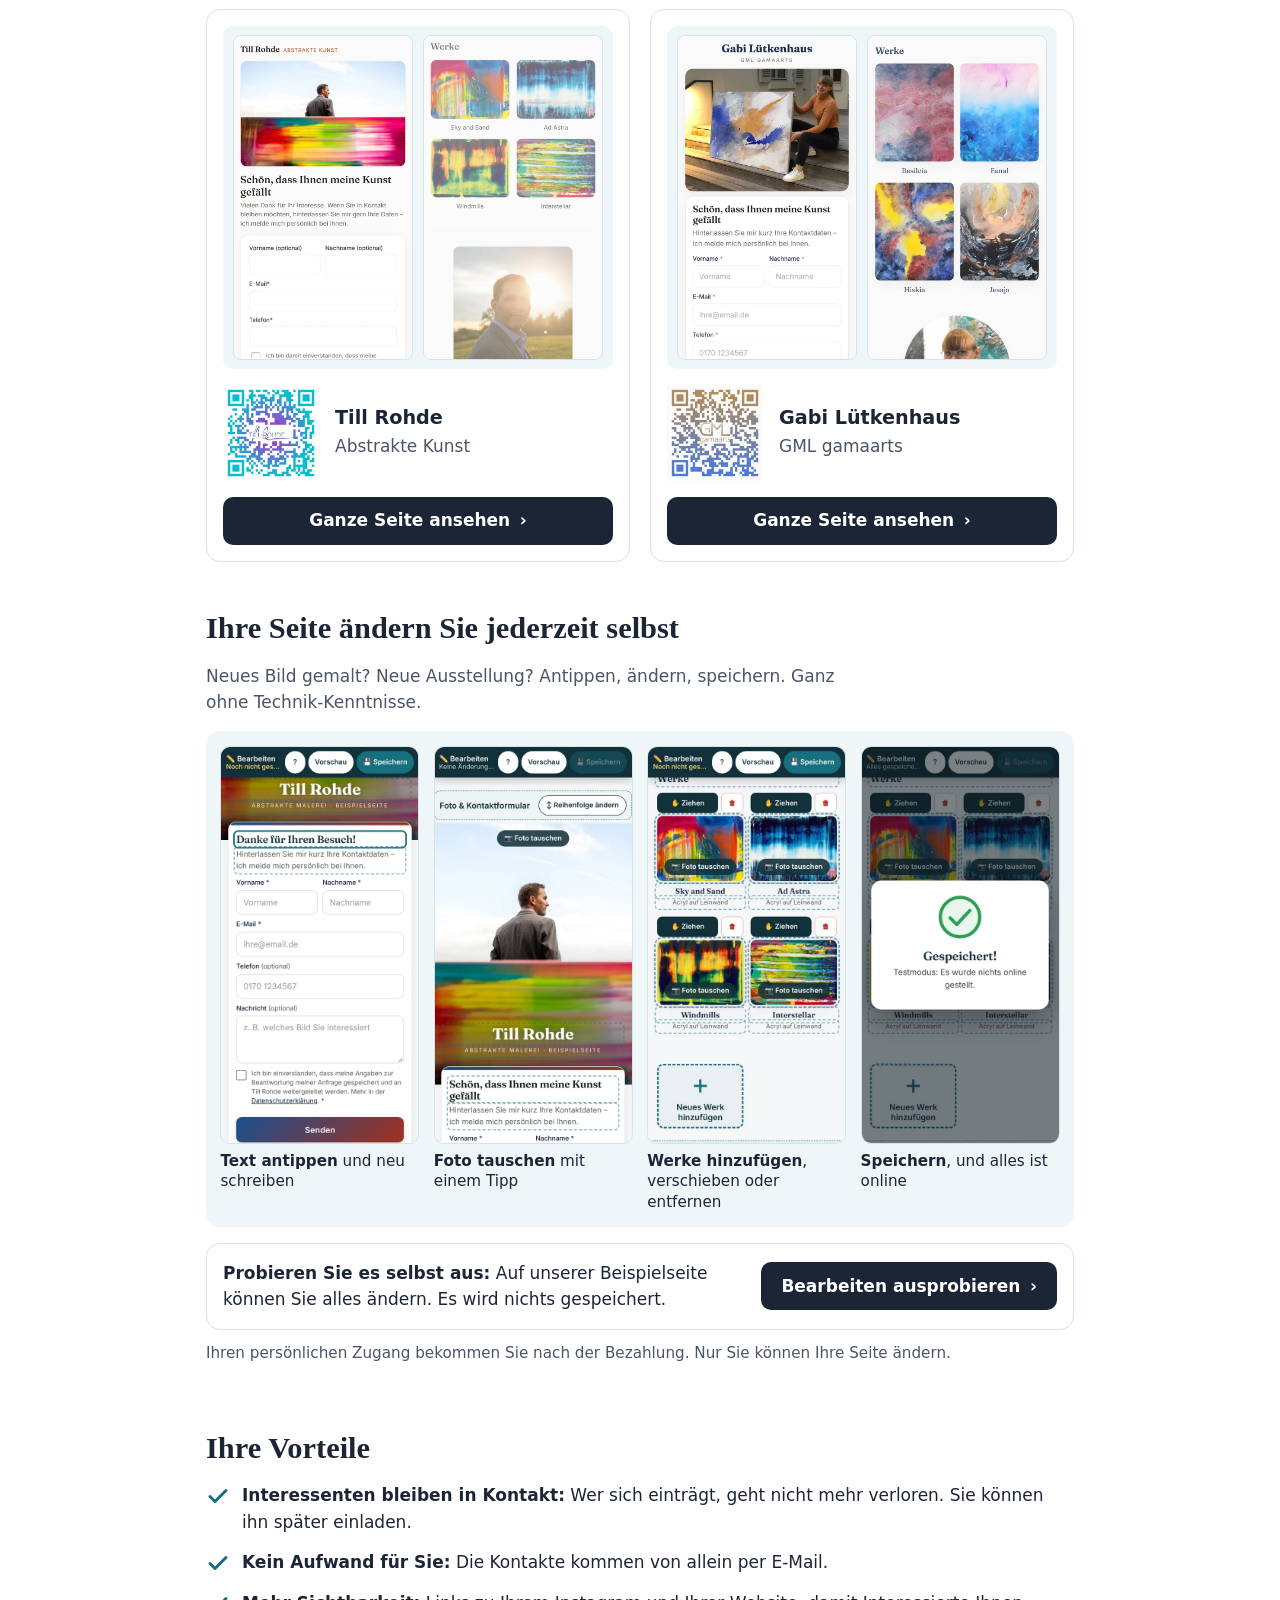
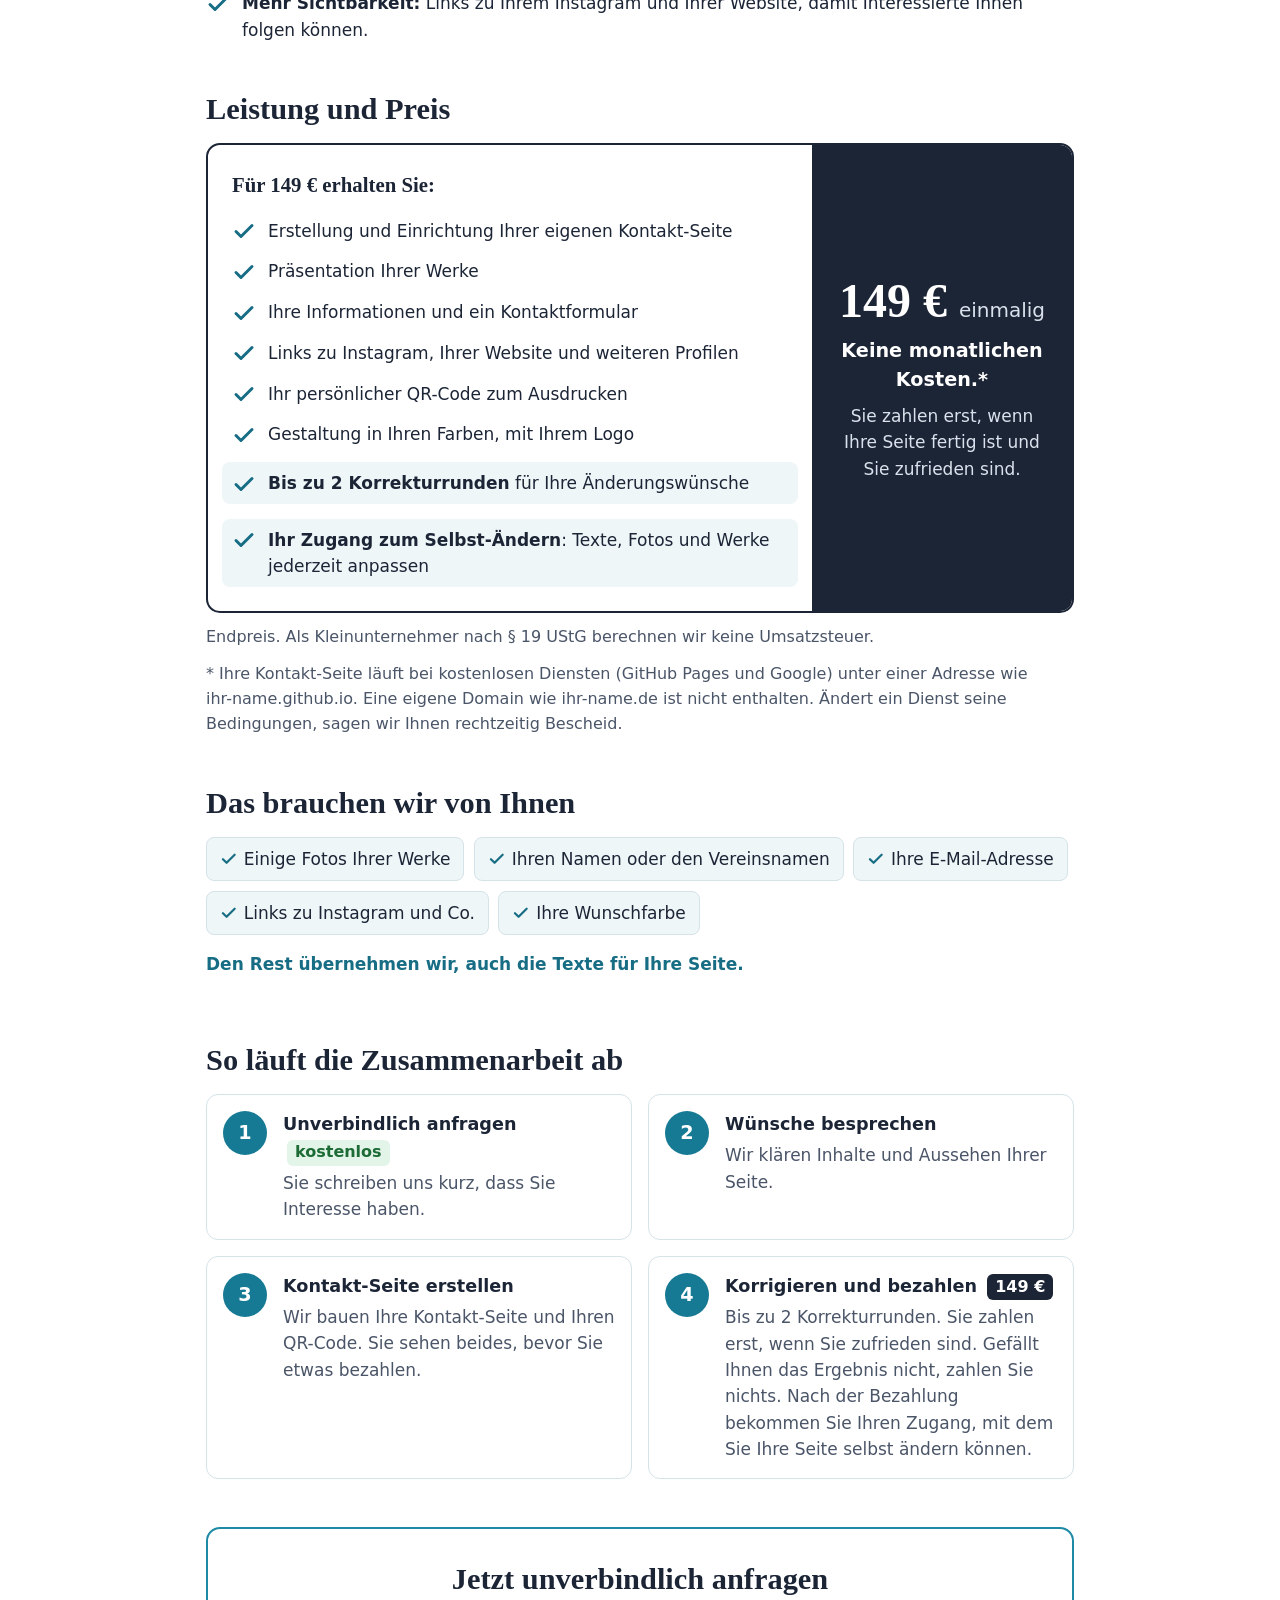
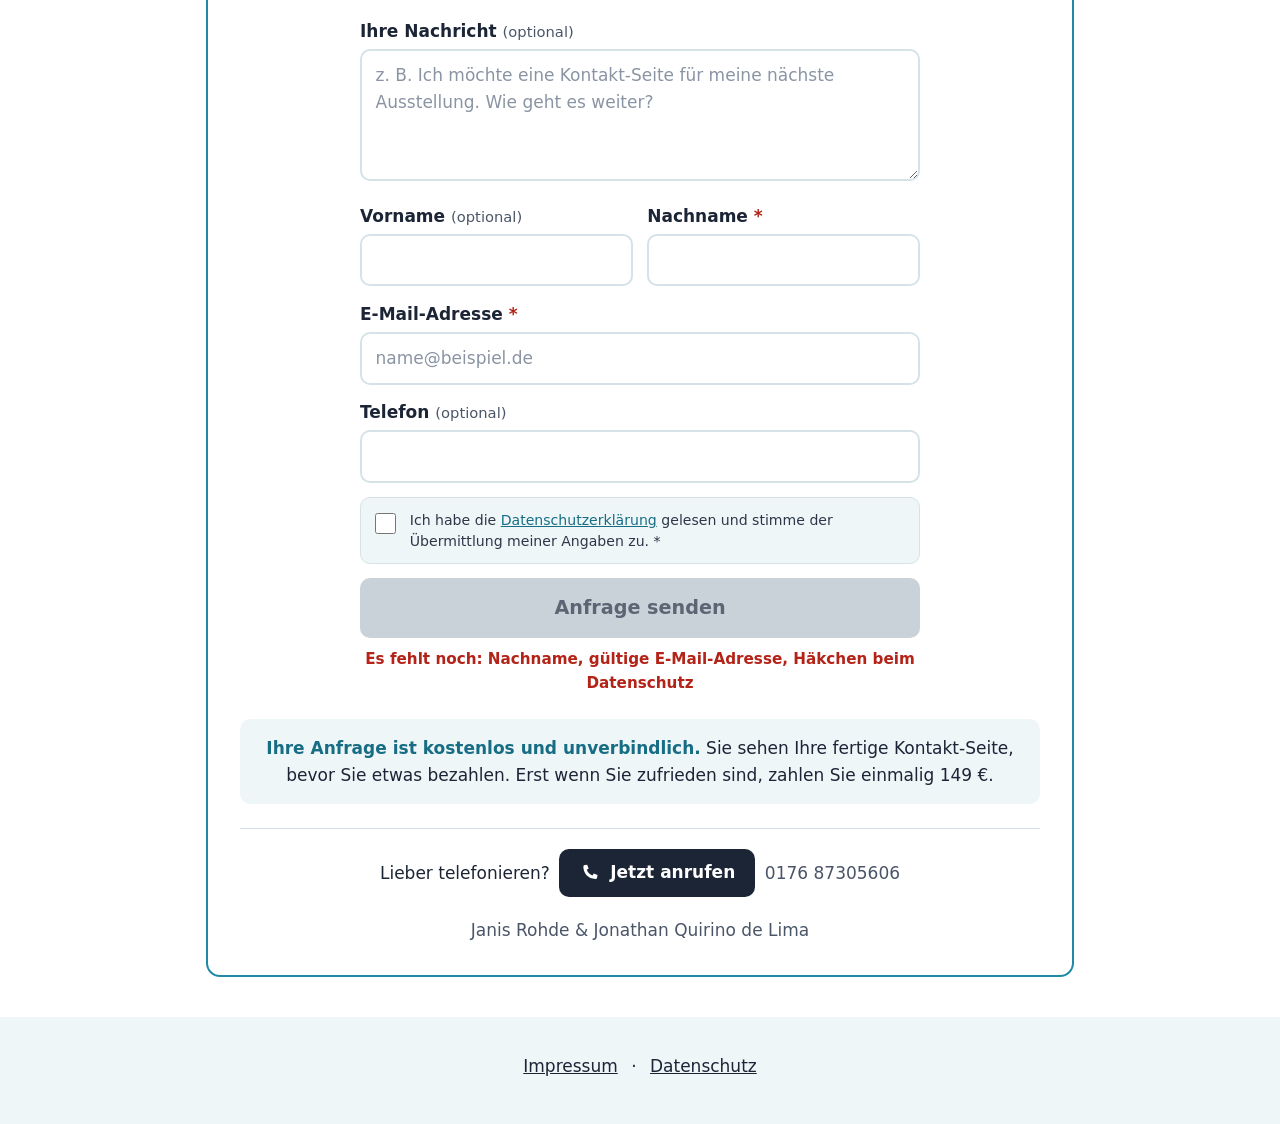
==== commit 74c406bf: "Neuer Preis: 149 € einmalig" ====
--- a/index.html
+++ b/index.html
@@ -6,14 +6,14 @@
 <meta http-equiv="Content-Security-Policy" content="default-src 'none'; img-src 'self' https://kontaktseite.goatcounter.com; style-src 'self'; script-src 'self'; connect-src https://script.google.com https://script.googleusercontent.com https://cloudflare-dns.com; form-action 'none'; base-uri 'none'; upgrade-insecure-requests">
 <meta name="referrer" content="strict-origin-when-cross-origin">
 <title>Die Kunst gefällt. Der Kontakt fehlt. | Kontakt-Seite mit QR-Code für Künstler</title>
-<meta name="description" content="Besucher bewundern Ihre Kunst und gehen wieder. Mit Ihrer eigenen Kontakt-Seite und QR-Code hinterlassen sie ihre E-Mail. 59 € einmalig, kein Abo.">
+<meta name="description" content="Besucher bewundern Ihre Kunst und gehen wieder. Mit Ihrer eigenen Kontakt-Seite und QR-Code hinterlassen sie ihre E-Mail. 149 € einmalig, kein Abo.">
 <link rel="canonical" href="https://janisrohde.github.io/angebot/">
 
 <!-- Vorschau beim Teilen (WhatsApp, E-Mail, Messenger) -->
 <meta property="og:type" content="website">
 <meta property="og:locale" content="de_DE">
 <meta property="og:title" content="Die Kunst gefällt. Der Besucher geht. Der Kontakt fehlt.">
-<meta property="og:description" content="Ihre eigene Kontakt-Seite mit QR-Code: Besucher scannen, Sie bekommen ihre E-Mail. 59 € einmalig, kein Abo.">
+<meta property="og:description" content="Ihre eigene Kontakt-Seite mit QR-Code: Besucher scannen, Sie bekommen ihre E-Mail. 149 € einmalig, kein Abo.">
 <meta property="og:url" content="https://janisrohde.github.io/angebot/">
 <meta property="og:image" content="https://janisrohde.github.io/angebot/vorschau.jpg">
 <meta property="og:image:width" content="1200">
@@ -104,7 +104,7 @@
           <ul>
             <li><svg viewBox="0 0 24 24" aria-hidden="true"><path d="M4 12.5l5 5L20 6.5" fill="none" stroke="currentColor" stroke-width="3" stroke-linecap="round" stroke-linejoin="round"/></svg>eine Seite, ein Ziel: Kontakte</li>
             <li><svg viewBox="0 0 24 24" aria-hidden="true"><path d="M4 12.5l5 5L20 6.5" fill="none" stroke="currentColor" stroke-width="3" stroke-linecap="round" stroke-linejoin="round"/></svg>keine Pflege nötig, ändern jederzeit selbst</li>
-            <li><svg viewBox="0 0 24 24" aria-hidden="true"><path d="M4 12.5l5 5L20 6.5" fill="none" stroke="currentColor" stroke-width="3" stroke-linecap="round" stroke-linejoin="round"/></svg>59&nbsp;€ einmalig</li>
+            <li><svg viewBox="0 0 24 24" aria-hidden="true"><path d="M4 12.5l5 5L20 6.5" fill="none" stroke="currentColor" stroke-width="3" stroke-linecap="round" stroke-linejoin="round"/></svg>149&nbsp;€ einmalig</li>
           </ul>
         </div>
       </div>
@@ -194,7 +194,7 @@
     <h2 id="h-leistung">Leistung und Preis</h2>
     <div class="offer-card">
       <div class="offer-list">
-        <p class="list-title">Für 59 € erhalten Sie:</p>
+        <p class="list-title">Für 149 € erhalten Sie:</p>
         <ul class="checks">
           <li><svg viewBox="0 0 24 24" aria-hidden="true"><path d="M4 12.5l5 5L20 6.5" fill="none" stroke="currentColor" stroke-width="3" stroke-linecap="round" stroke-linejoin="round"/></svg><span>Erstellung und Einrichtung Ihrer eigenen Kontakt-Seite</span></li>
           <li><svg viewBox="0 0 24 24" aria-hidden="true"><path d="M4 12.5l5 5L20 6.5" fill="none" stroke="currentColor" stroke-width="3" stroke-linecap="round" stroke-linejoin="round"/></svg><span>Präsentation Ihrer Werke</span></li>
@@ -207,7 +207,7 @@
         </ul>
       </div>
       <div class="price-bar">
-        <p class="euro">59&nbsp;€ <span>einmalig</span></p>
+        <p class="euro">149&nbsp;€ <span>einmalig</span></p>
         <p class="no-fees">Keine monatlichen Kosten.*</p>
         <p>Sie zahlen erst, wenn Ihre Seite fertig ist und Sie zufrieden sind.</p>
       </div>
@@ -257,7 +257,7 @@
       <li>
         <span class="num" aria-hidden="true">4</span>
         <div>
-          <p class="flow-title">Korrigieren und bezahlen <span class="badge badge-price">59&nbsp;€</span></p>
+          <p class="flow-title">Korrigieren und bezahlen <span class="badge badge-price">149&nbsp;€</span></p>
           <p>Bis zu 2 Korrekturrunden. Sie zahlen erst, wenn Sie zufrieden sind. Gefällt Ihnen das Ergebnis nicht, zahlen Sie nichts. Nach der Bezahlung bekommen Sie Ihren Zugang, mit dem Sie Ihre Seite selbst ändern können.</p>
         </div>
       </li>
@@ -315,7 +315,7 @@
         <p class="muted-small">Wir melden uns persönlich bei Ihnen.</p>
       </div>
 
-      <p class="transparency"><strong>Ihre Anfrage ist kostenlos und unverbindlich.</strong> Sie sehen Ihre fertige Kontakt-Seite, bevor Sie etwas bezahlen. Erst wenn Sie zufrieden sind, zahlen Sie einmalig 59&nbsp;€.</p>
+      <p class="transparency"><strong>Ihre Anfrage ist kostenlos und unverbindlich.</strong> Sie sehen Ihre fertige Kontakt-Seite, bevor Sie etwas bezahlen. Erst wenn Sie zufrieden sind, zahlen Sie einmalig 149&nbsp;€.</p>
 
       <div class="call">
         <p>Lieber telefonieren?</p>
